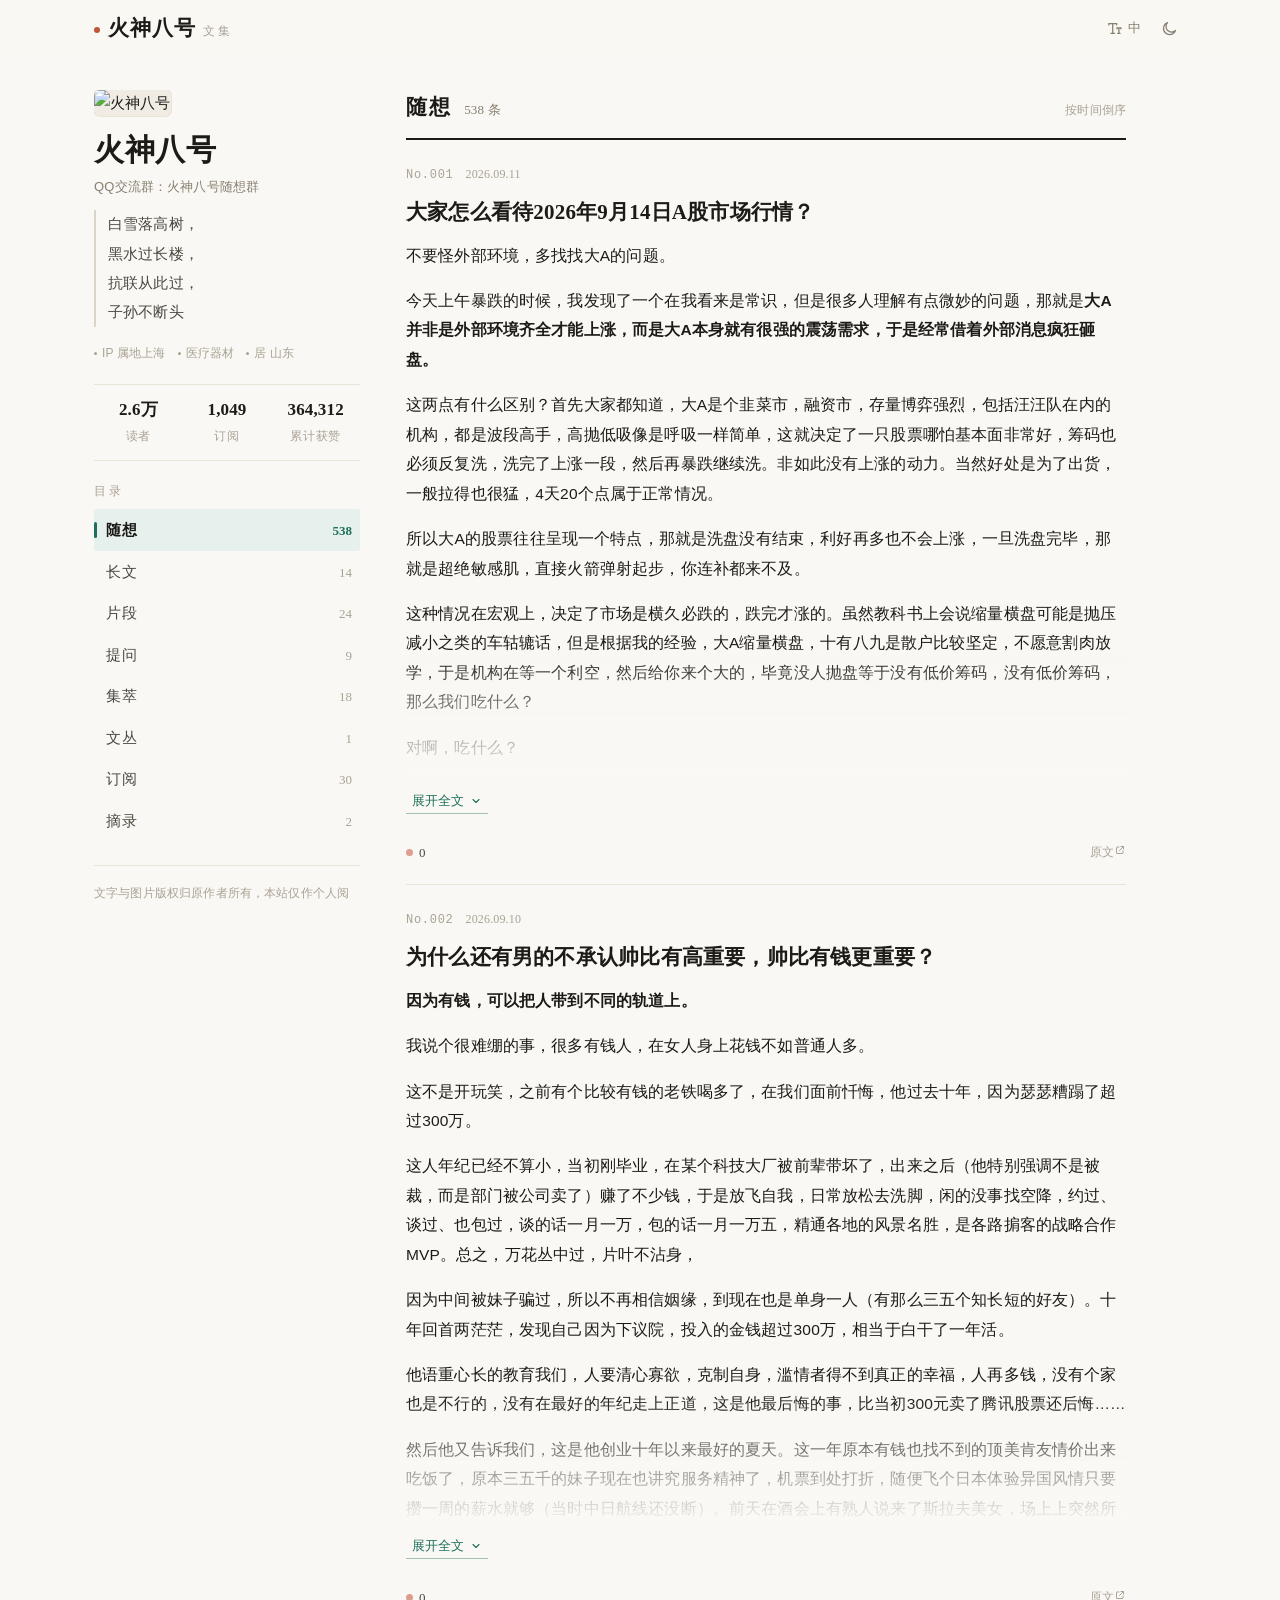
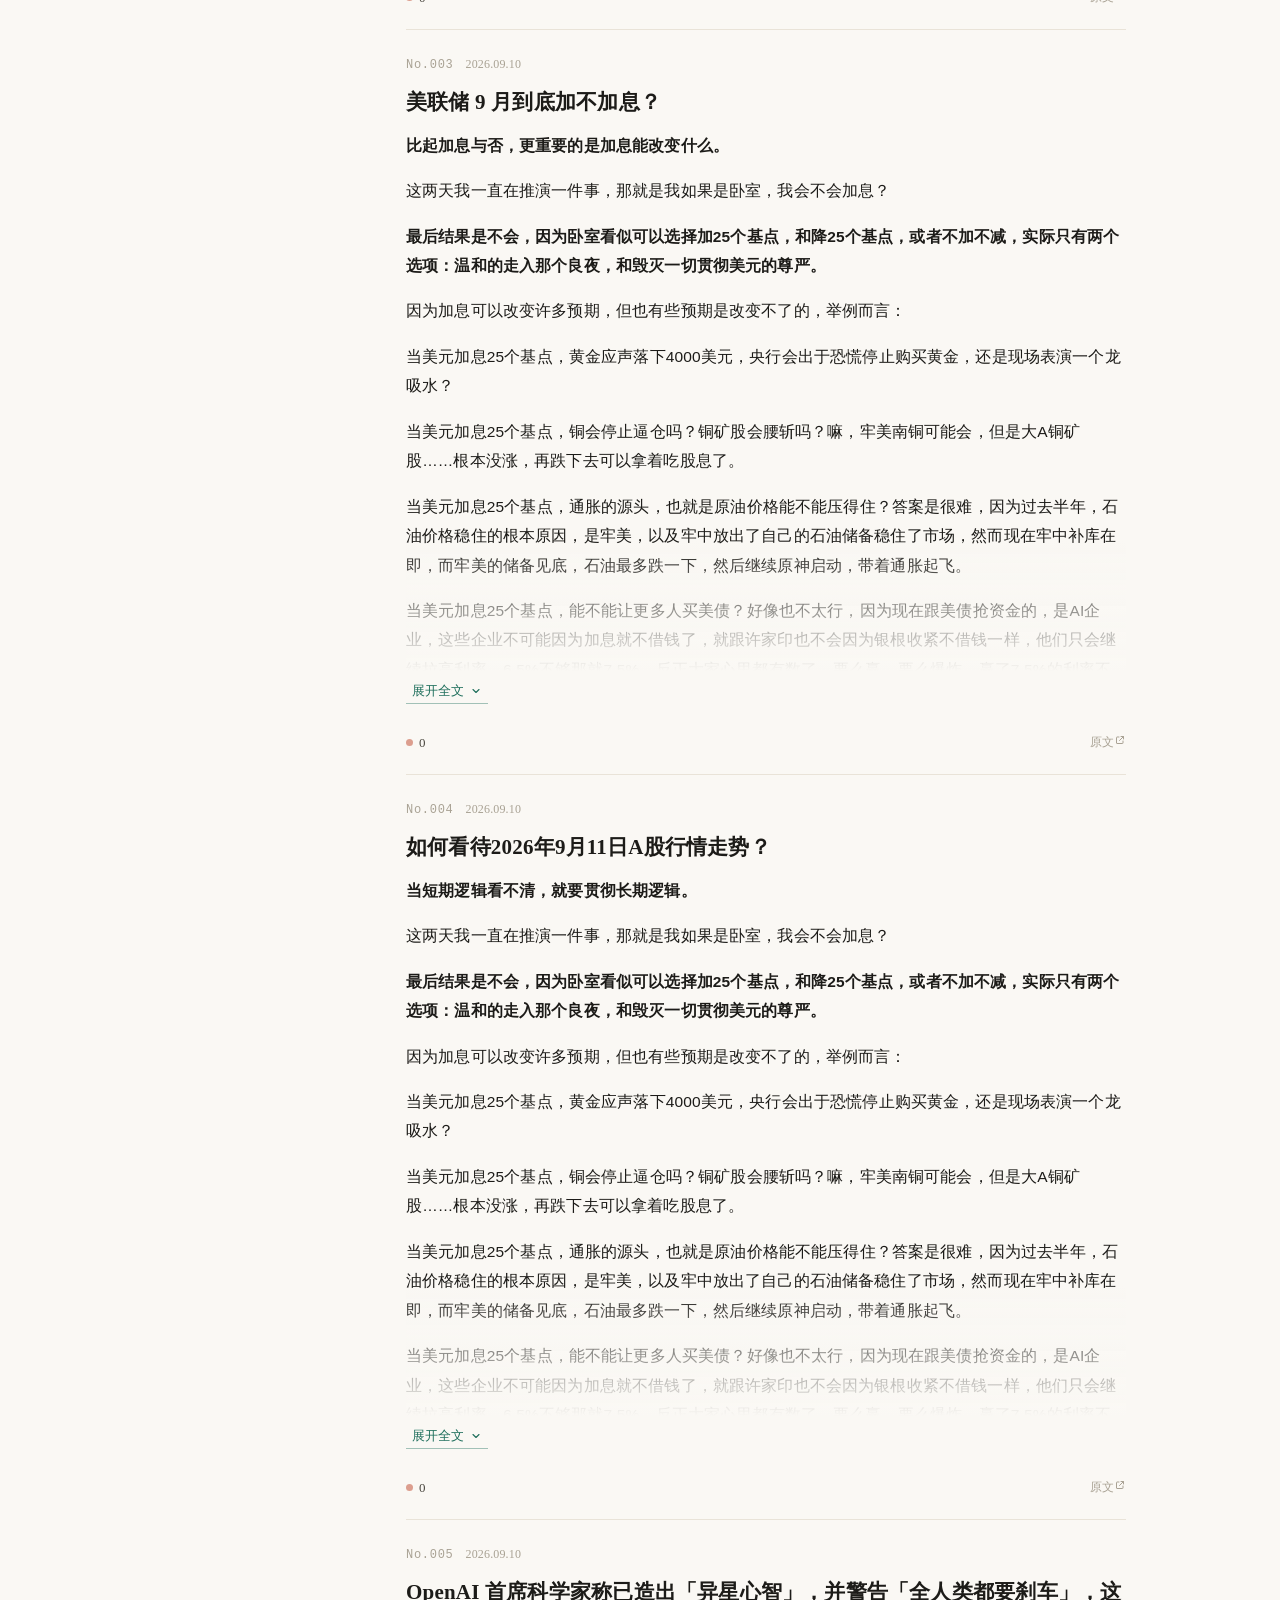
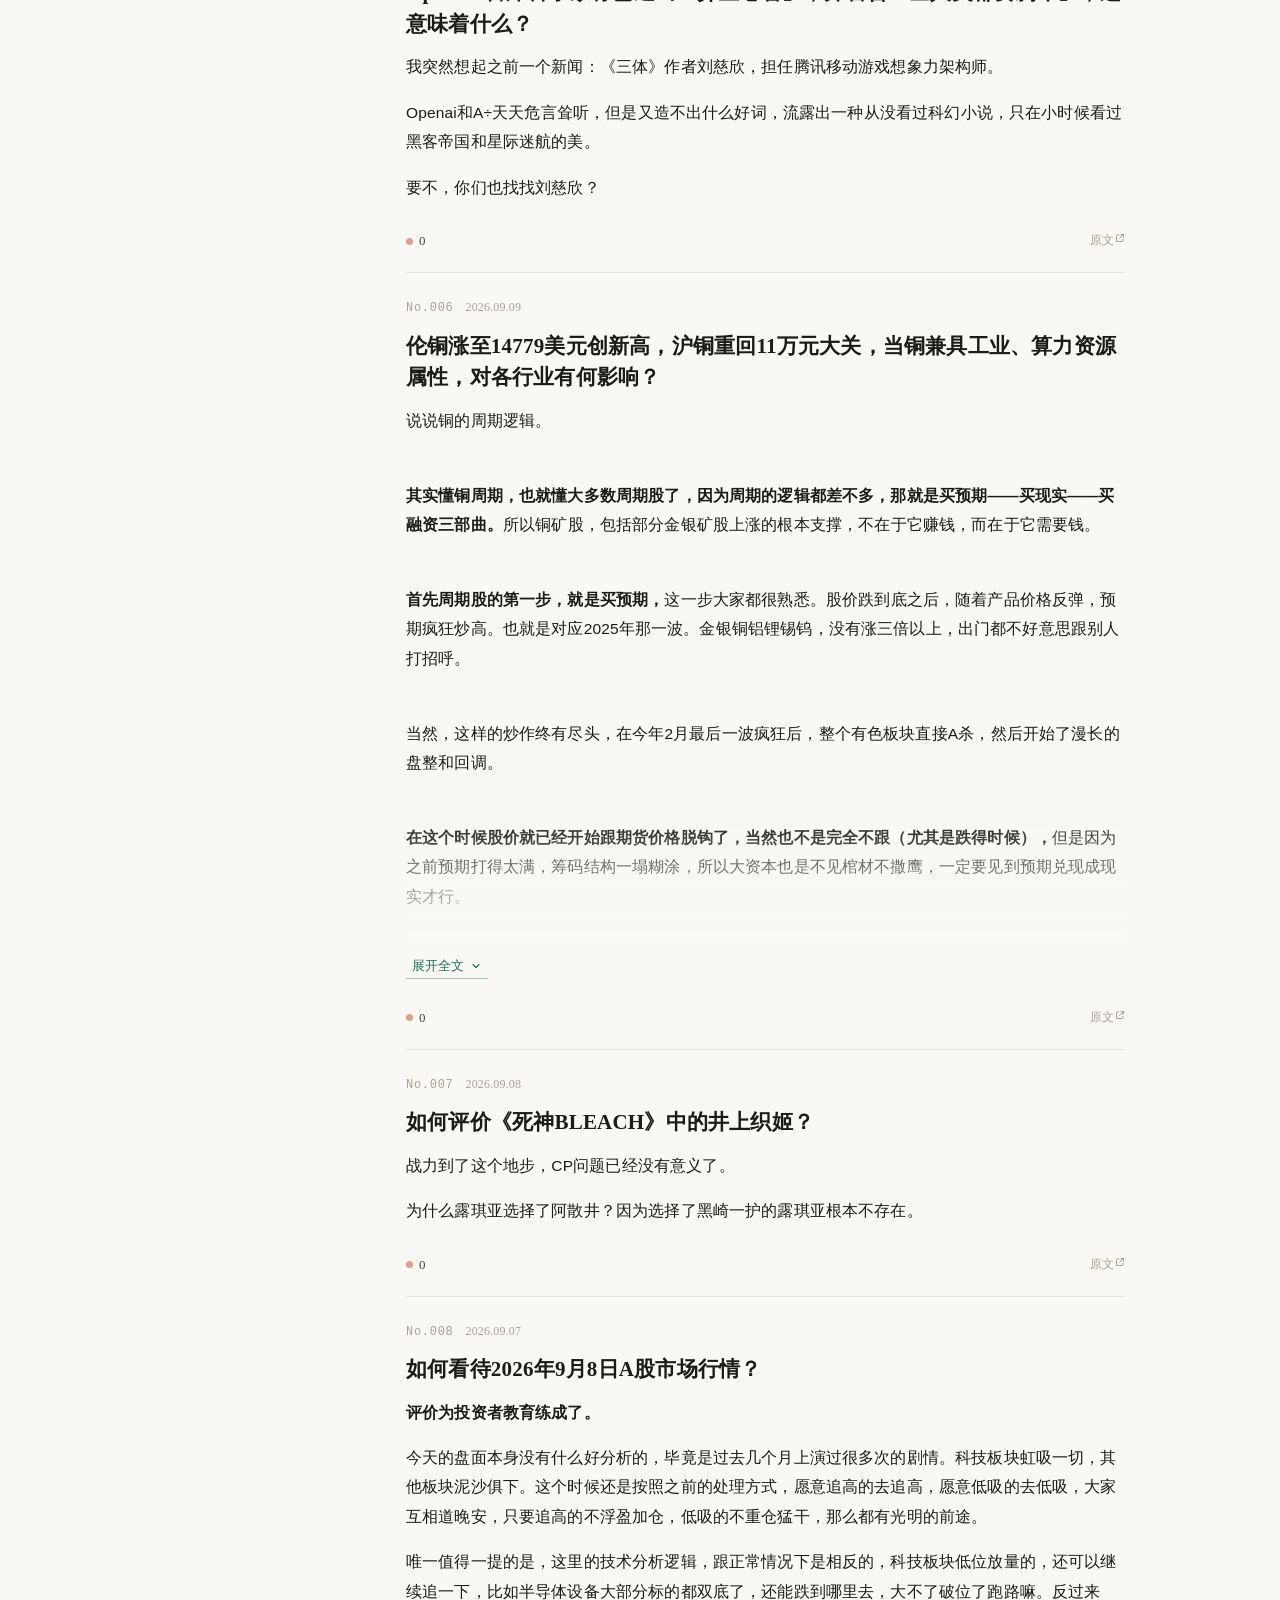
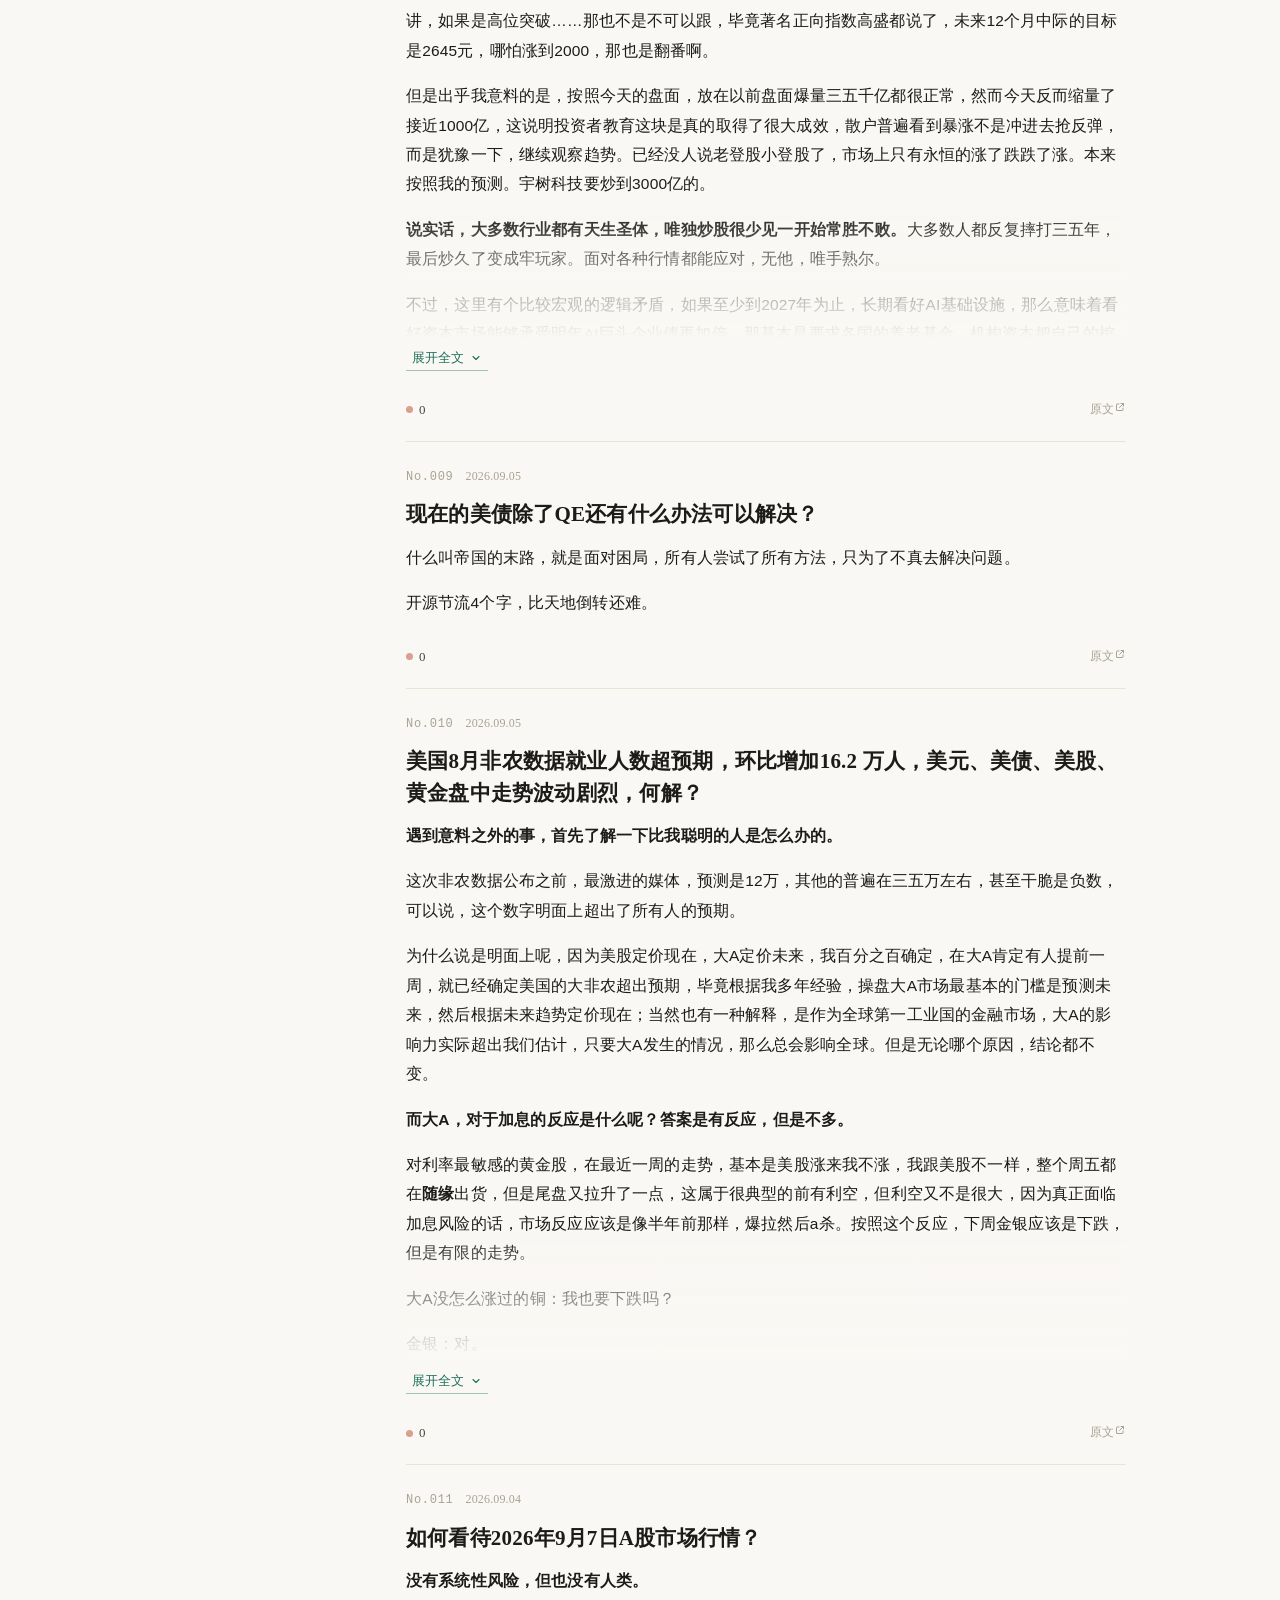
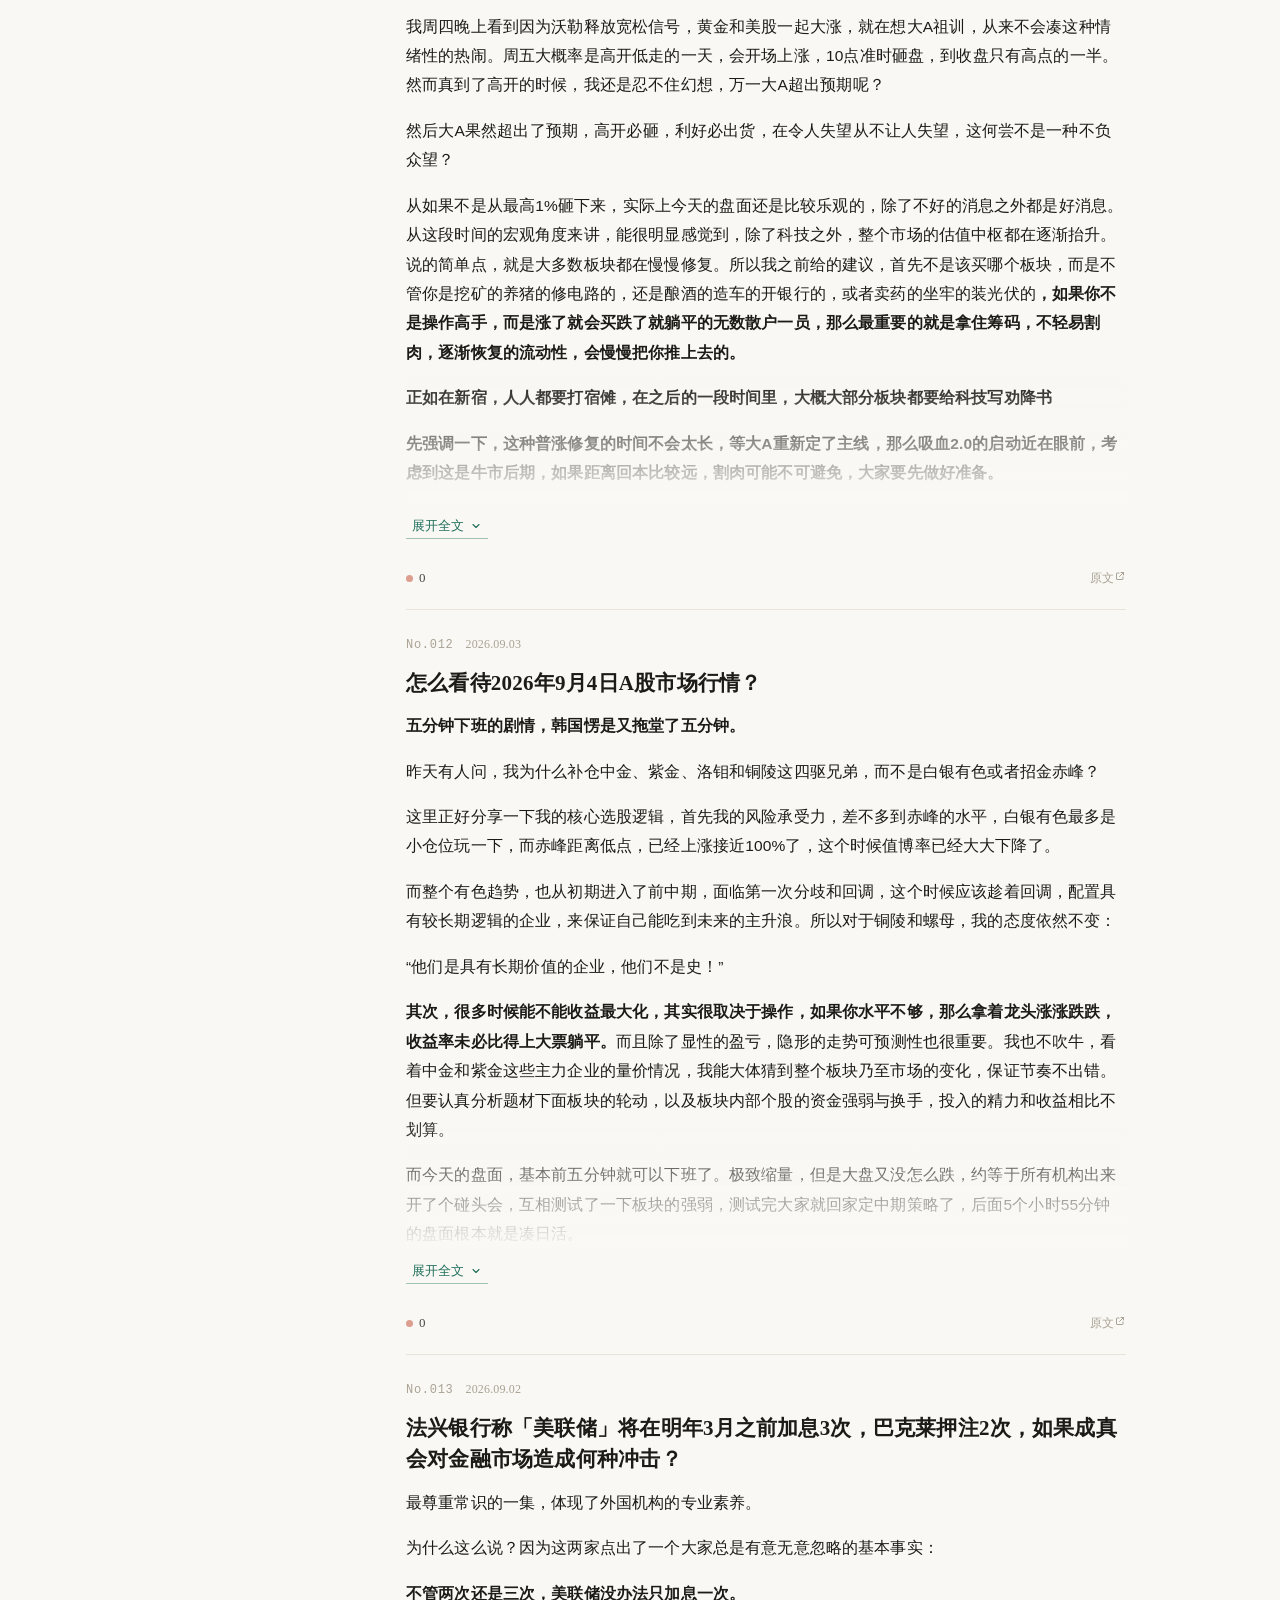
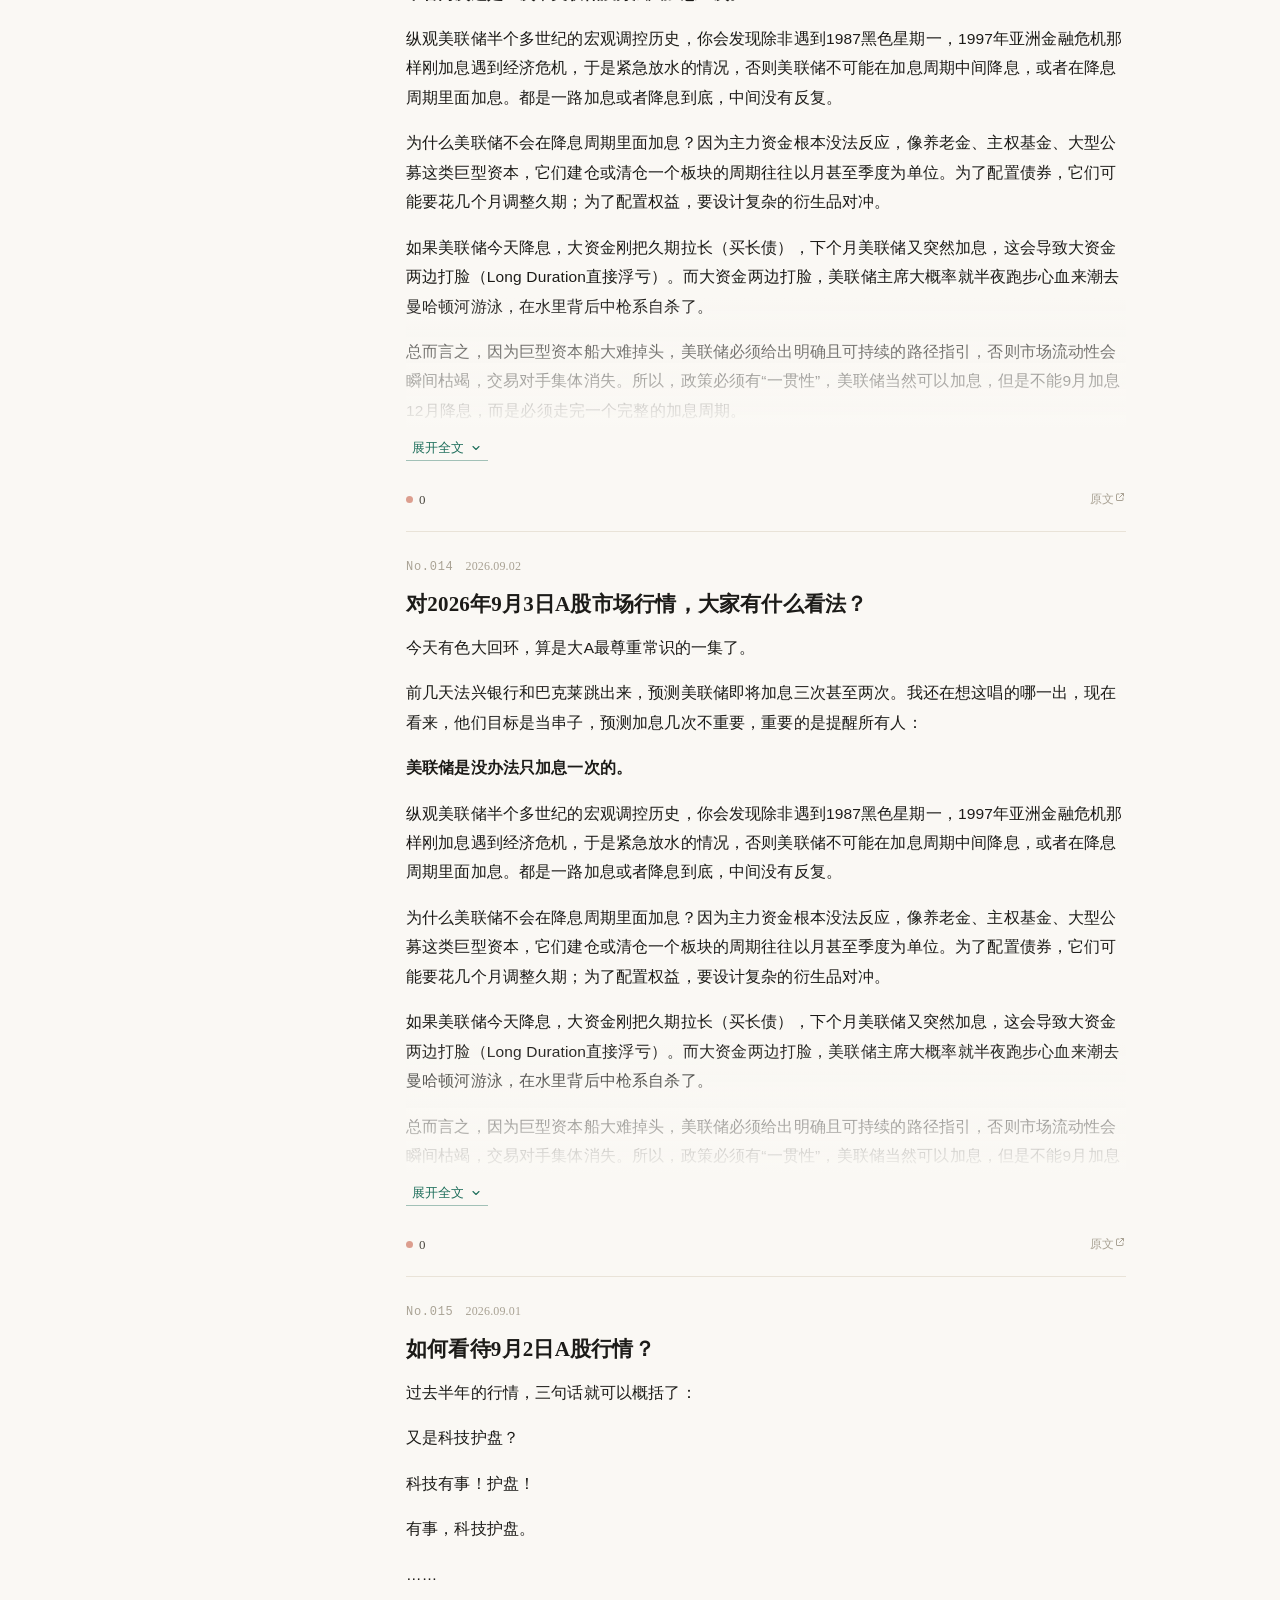
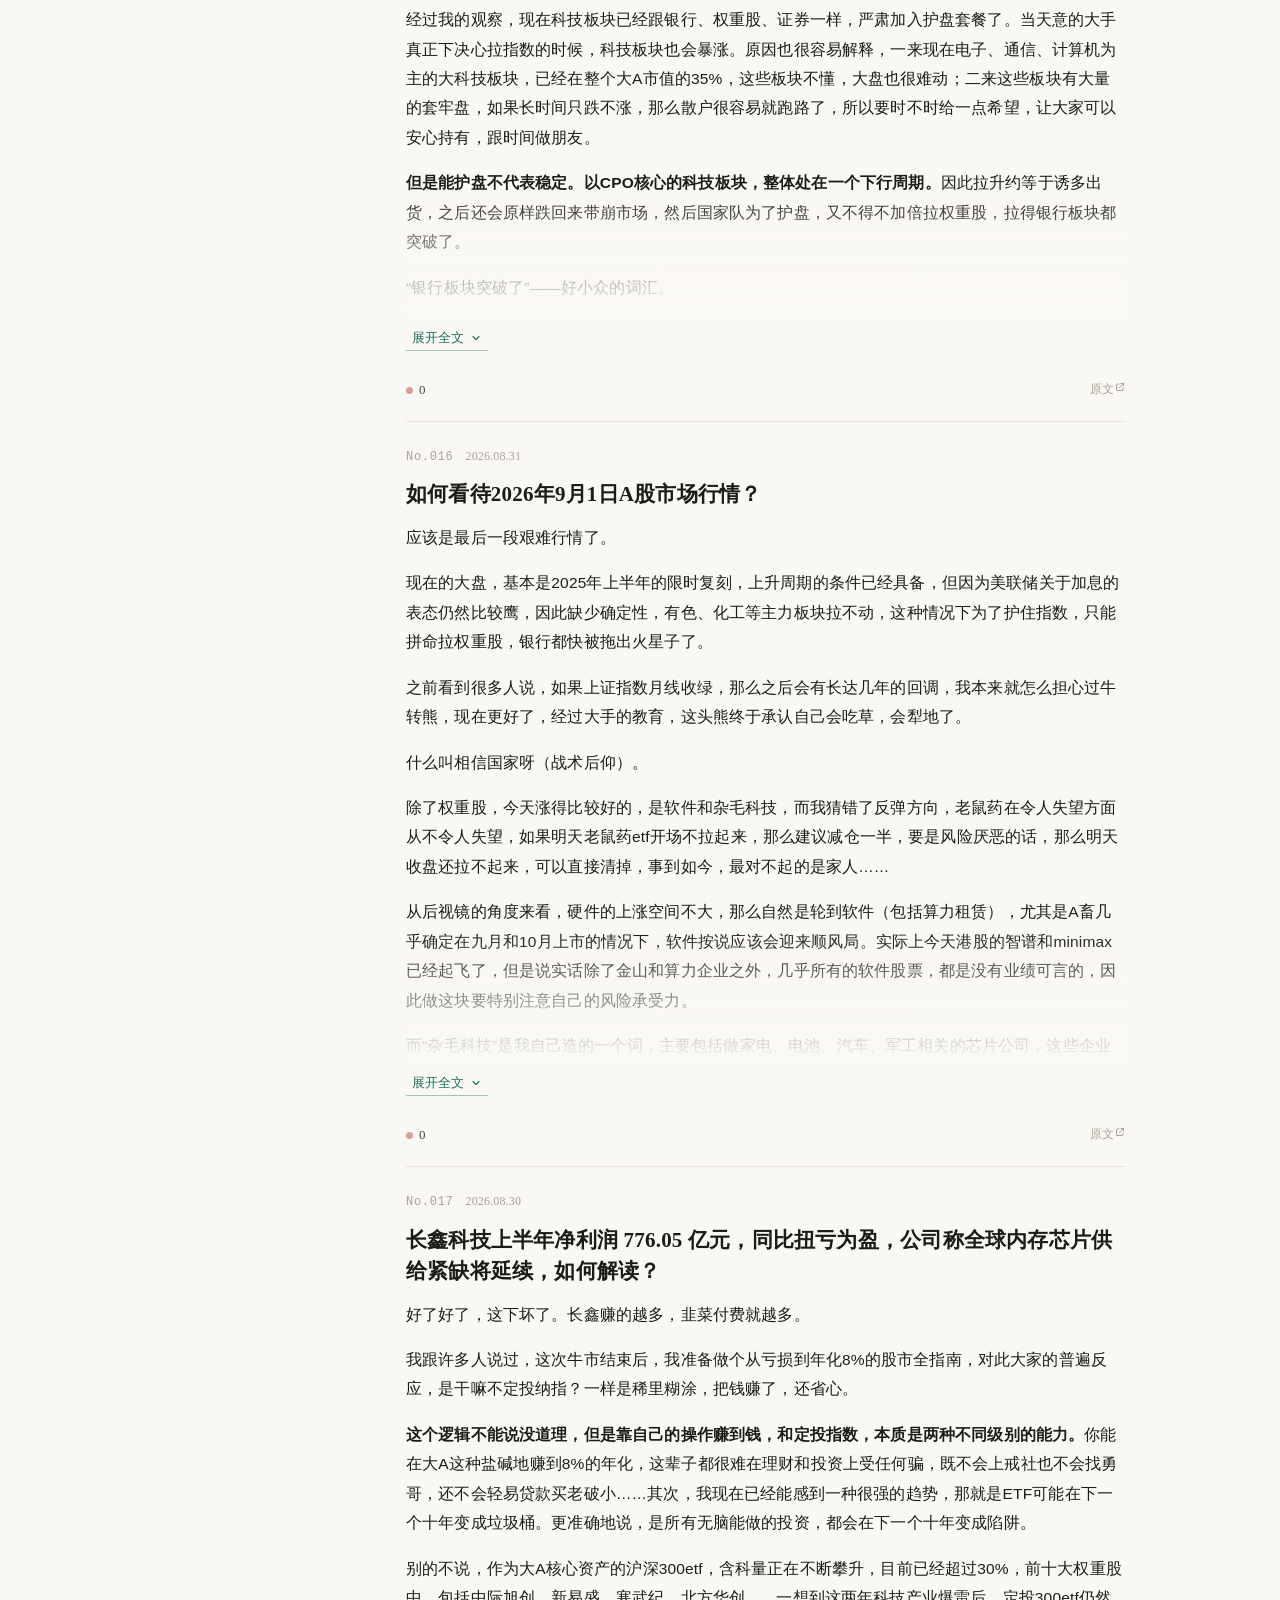
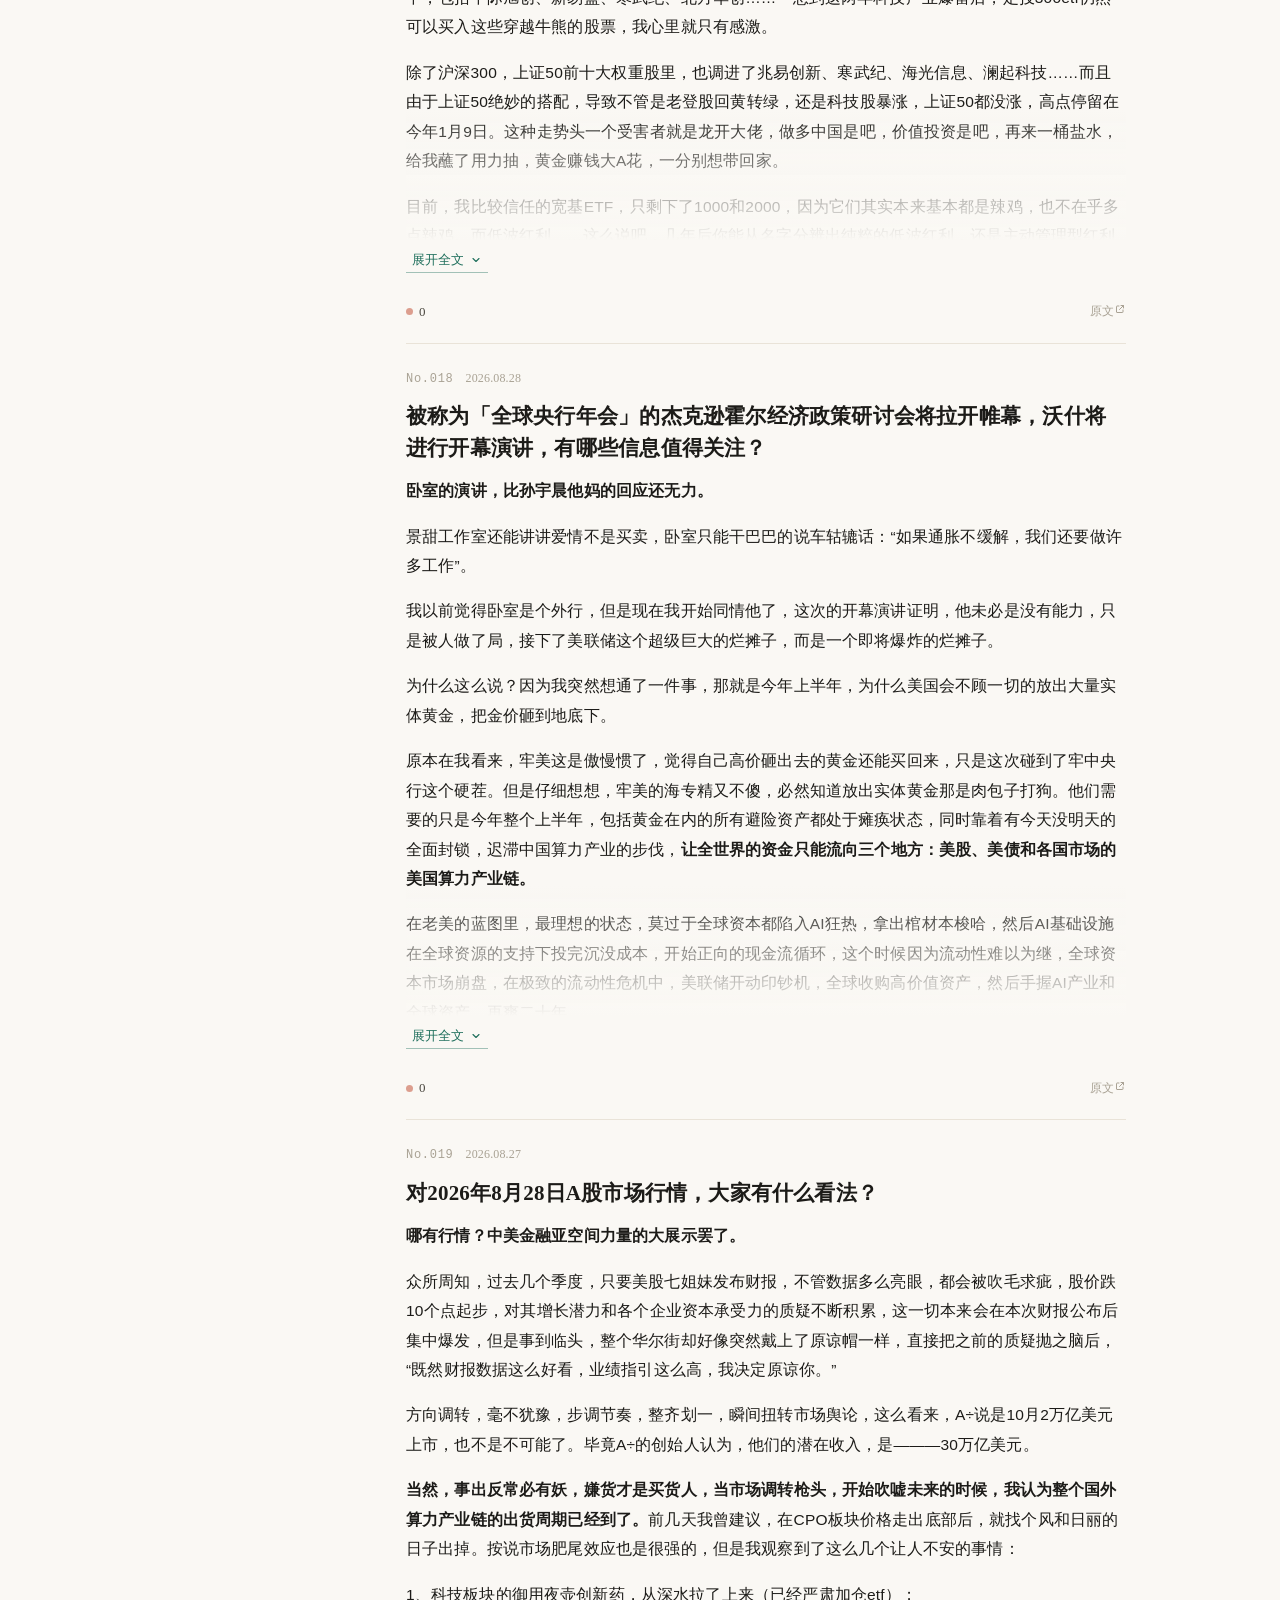
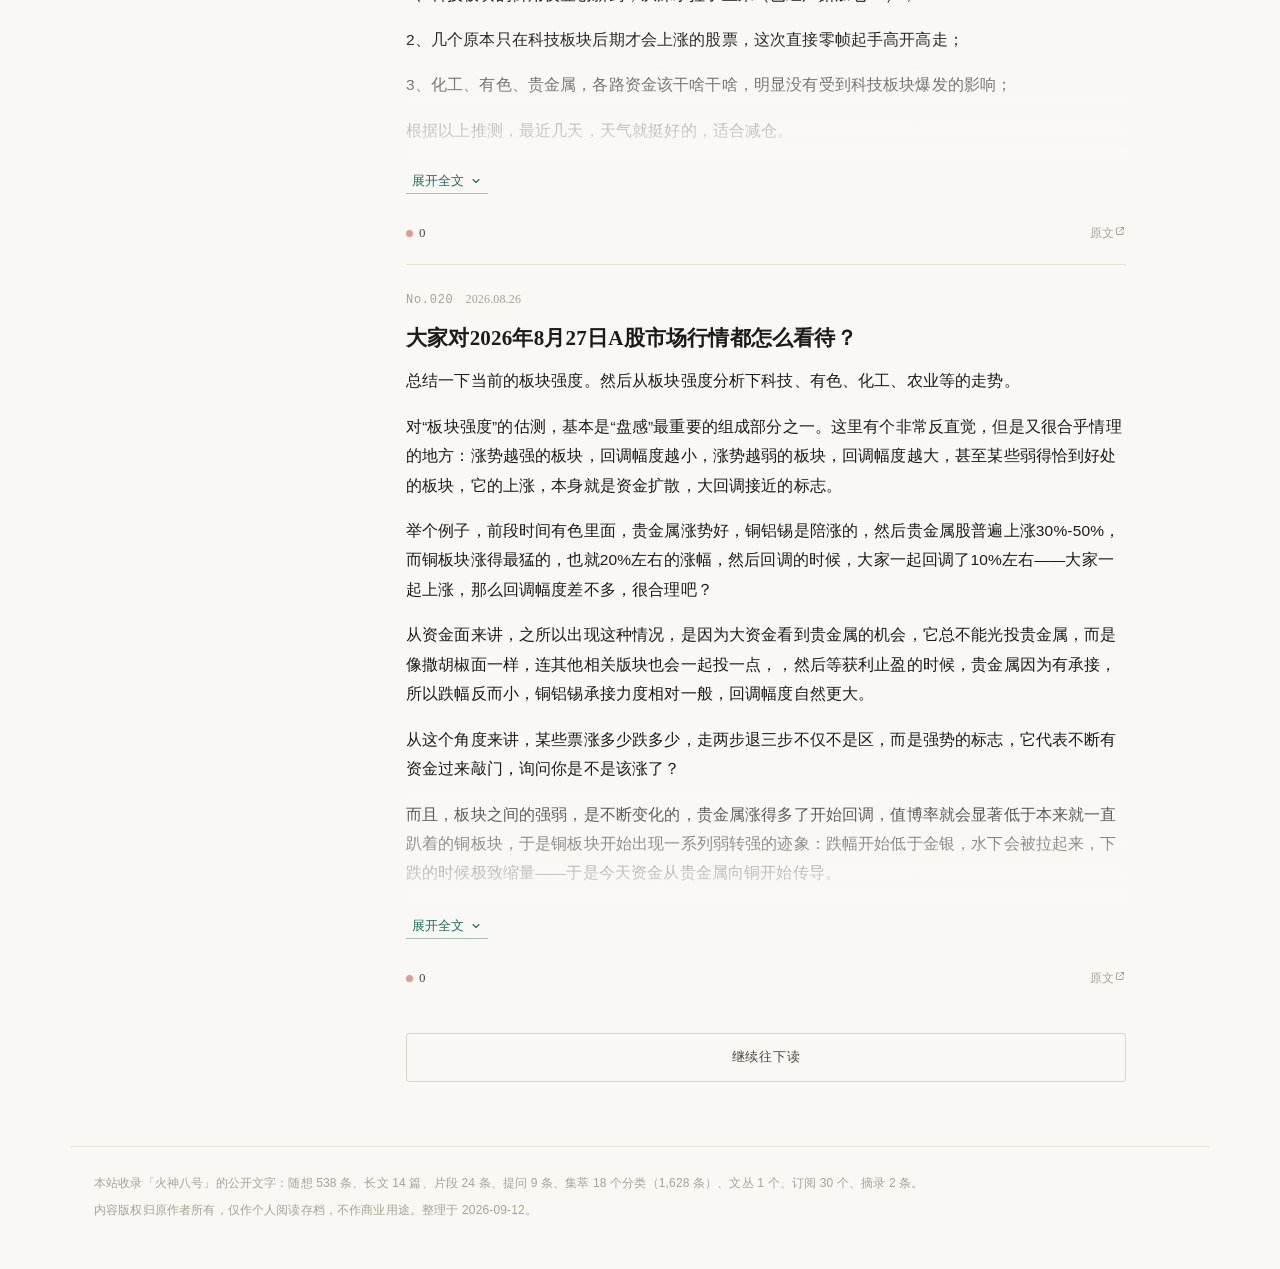
==== index.html @ df5863ee "feat: 火神八号文集 —— 初次上线（回答/文章/想法/提问/收藏/专栏/关注订阅/划线）" ====
<!DOCTYPE html>
<html lang="zh-CN">
<head>
<meta charset="UTF-8">
<meta name="viewport" content="width=device-width, initial-scale=1, viewport-fit=cover">
<meta name="referrer" content="no-referrer">
<meta name="color-scheme" content="light dark">
<meta name="description" content="火神八号的文字作品存档：随想、长文、片段、提问、集萃、文丛、摘录。">
<title>火神八号 · 文集</title>
<link rel="preconnect" href="https://picx.zhimg.com" crossorigin>
<link rel="preconnect" href="https://pic1.zhimg.com" crossorigin>
<link rel="preconnect" href="https://pica.zhimg.com" crossorigin>
<link rel="preconnect" href="https://pic4.zhimg.com" crossorigin>
<link rel="icon" href="data:image/svg+xml,<svg xmlns='http://www.w3.org/2000/svg' viewBox='0 0 32 32'><rect width='32' height='32' rx='7' fill='%231f6f5c'/><text x='16' y='23' font-size='19' font-family='Songti SC,serif' font-weight='600' fill='%23faf8f4' text-anchor='middle'>文</text></svg>">
<link rel="stylesheet" href="assets/site.css?v=b27c38d6">
<script>
  /* 首屏前定好主题与字号，避免闪变 */
  (function () {
    var h = document.documentElement;
    try {
      var t = localStorage.getItem('wj-theme');
      if (t !== 'paper' && t !== 'night') {
        t = window.matchMedia && window.matchMedia('(prefers-color-scheme: dark)').matches ? 'night' : 'paper';
      }
      h.setAttribute('data-theme', t);
      var s = localStorage.getItem('wj-size');
      h.setAttribute('data-size', (s === 's' || s === 'm' || s === 'l') ? s : 'm');
    } catch (e) {
      h.setAttribute('data-theme', 'paper');
      h.setAttribute('data-size', 'm');
    }
  })();
</script>
</head>
<body>
<a class="SkipLink" href="#panels">跳到正文</a>

<div class="Body" id="body">
  <aside class="Rail" aria-hidden="true">
    <div class="Rail-headline">正在展开…</div>
  </aside>
  <main class="Main">
    <div id="panels">
      <div>
        <div class="Skeleton"><div class="Sk t"></div><div class="Sk"></div><div class="Sk"></div><div class="Sk"></div></div>
        <div class="Skeleton"><div class="Sk t"></div><div class="Sk"></div><div class="Sk"></div><div class="Sk"></div></div>
      </div>
    </div>
  </main>
</div>

<noscript>
  <div style="max-width:560px;margin:80px auto;padding:0 24px">
    <div class="Quiet">
      <h3>需要启用 JavaScript</h3>
      <p>本站的内容由脚本读取数据文件后排版呈现，请启用 JavaScript 再刷新。</p>
    </div>
  </div>
</noscript>

<script src="assets/app.js?v=d0399e6e"></script>
</body>
</html>
---- assets/site.css ----
/* ============================================================
   火神八号 · 文集
   设计：把长期输出当成一本可以翻阅的书来排版 —— 暖纸底色、
   衬线题名、条目编号、左侧目录栏、细线分隔而非卡片堆叠。
   强调色取松墨绿，极少量朱砂点睛。
   ============================================================ */

:root {
  /* 字体：题名 / 数字用衬线，正文用无衬线保证屏读舒适 */
  --serif: "Songti SC", "Source Han Serif SC", "Noto Serif CJK SC", "STSong", SimSun, Georgia, serif;
  --sans: -apple-system, BlinkMacSystemFont, "Segoe UI", "PingFang SC", "Hiragino Sans GB",
    "Microsoft YaHei", "Source Han Sans SC", "Noto Sans CJK SC", sans-serif;
  --mono: "SFMono-Regular", Consolas, "Liberation Mono", Menlo, monospace;

  --t-xs: 12px;
  --t-sm: 13px;
  --t-base: 14px;
  --t-md: 15px;
  --t-lg: 17px;
  --t-xl: 21px;
  --t-2xl: 30px;
  --t-3xl: 40px;

  --lh-copy: 1.9;
  --read: 15.5px;          /* 正文基准，可由字号按钮改写 */

  --s1: 4px;  --s2: 8px;   --s3: 12px;  --s4: 16px;
  --s5: 20px; --s6: 24px;  --s7: 32px;  --s8: 44px; --s9: 64px;

  --r: 3px;
  --r-lg: 6px;
  --r-full: 999px;

  --ease: cubic-bezier(.22, 1, .36, 1);
  --d1: 140ms;
  --d2: 240ms;
  --d3: 420ms;

  --rail: 268px;
  --page: 1140px;
  --topbar: 58px;
}

/* 主题：暖纸（默认） */
html[data-theme="paper"] {
  --bg: #faf8f4;
  --bg-2: #f3efe7;
  --card: #ffffff;
  --line: #e9e3d8;
  --line-2: #dcd5c7;
  --ink: #1c1b18;
  --ink-2: #4b4840;
  --ink-3: #877f70;
  --ink-4: #a9a294;
  --accent: #1f6f5c;
  --accent-soft: #e6f0ec;
  --seal: #c2543a;
  --img-bg: #f0ece3;
  --scrim: rgba(250, 248, 244, .92);
  --sel: rgba(31, 111, 92, .18);
  color-scheme: light;
}

/* 主题：夜读 */
html[data-theme="night"] {
  --bg: #151412;
  --bg-2: #1b1a17;
  --card: #1e1d1a;
  --line: #2e2c27;
  --line-2: #3b3831;
  --ink: #e9e4da;
  --ink-2: #bdb7ab;
  --ink-3: #8d877b;
  --ink-4: #6e6960;
  --accent: #74c2a8;
  --accent-soft: rgba(116, 194, 168, .13);
  --seal: #dd7a5c;
  --img-bg: #262420;
  --scrim: rgba(21, 20, 18, .92);
  --sel: rgba(116, 194, 168, .24);
  color-scheme: dark;
}

/* 字号档位 */
html[data-size="s"] { --read: 14px; }
html[data-size="m"] { --read: 15.5px; }
html[data-size="l"] { --read: 17px; }

/* ---------------- 基础 ---------------- */
*, *::before, *::after { box-sizing: border-box; }
html { -webkit-text-size-adjust: 100%; }

body {
  margin: 0;
  background: var(--bg);
  color: var(--ink);
  font: var(--t-md)/1.7 var(--sans);
  letter-spacing: .01em;
  -webkit-font-smoothing: antialiased;
  text-rendering: optimizeLegibility;
  transition: background-color var(--d2) var(--ease), color var(--d2) var(--ease);
}
::selection { background: var(--sel); }

a { color: inherit; text-decoration: none; }
button { font: inherit; color: inherit; cursor: pointer; background: none; border: 0; }
img { max-width: 100%; height: auto; }
h1, h2, h3 { margin: 0; font-weight: 600; }

:focus-visible { outline: 2px solid var(--accent); outline-offset: 3px; border-radius: var(--r); }
:focus:not(:focus-visible) { outline: none; }

* { scrollbar-width: thin; scrollbar-color: var(--line-2) transparent; }
*::-webkit-scrollbar { width: 9px; height: 9px; }
*::-webkit-scrollbar-thumb { background: var(--line-2); border-radius: var(--r-full); }
*::-webkit-scrollbar-thumb:hover { background: var(--ink-4); }

.SkipLink {
  position: absolute; left: -9999px; top: 0; z-index: 99;
  padding: var(--s2) var(--s4); background: var(--card);
  border: 1px solid var(--line-2); border-radius: var(--r);
}
.SkipLink:focus { left: var(--s4); top: var(--s2); }

/* ---------------- 顶部 ---------------- */
.Topbar {
  position: sticky; top: 0; z-index: 40; height: var(--topbar);
  background: var(--scrim);
  backdrop-filter: saturate(150%) blur(12px);
  border-bottom: 1px solid transparent;
  transition: border-color var(--d2) var(--ease);
}
.Topbar.is-stuck { border-bottom-color: var(--line); }
.Topbar-inner {
  max-width: var(--page); height: 100%; margin: 0 auto; padding: 0 var(--s6);
  display: flex; align-items: center; gap: var(--s4);
}
.Brand {
  font-family: var(--serif); font-size: var(--t-xl); font-weight: 600;
  letter-spacing: .04em; line-height: 1;
  display: flex; align-items: baseline; gap: var(--s2);
}
.Brand-dot { width: 6px; height: 6px; border-radius: 50%; background: var(--seal); flex: none; transform: translateY(-2px); }
.Brand-sub {
  font-family: var(--sans); font-size: var(--t-xs); font-weight: 400;
  color: var(--ink-4); letter-spacing: .18em;
}
.Topbar-sp { flex: 1; }
.Topbar-tools { display: flex; align-items: center; gap: var(--s1); }
.Tool {
  height: 32px; min-width: 32px; padding: 0 var(--s2);
  display: inline-flex; align-items: center; justify-content: center; gap: 5px;
  border-radius: var(--r); color: var(--ink-3); font-size: var(--t-sm);
  font-variant-numeric: tabular-nums;
  transition: background-color var(--d1) var(--ease), color var(--d1) var(--ease);
}
.Tool:hover { background: var(--bg-2); color: var(--ink); }
.Tool[aria-pressed="true"] { color: var(--accent); }

/* ---------------- 骨架 ---------------- */
.Body {
  max-width: var(--page); margin: 0 auto;
  padding: var(--s7) var(--s6) var(--s9);
  display: flex; gap: var(--s8); align-items: flex-start;
}

/* ---------------- 左栏目录 ---------------- */
.Rail {
  width: var(--rail); flex: none;
  position: sticky; top: calc(var(--topbar) + var(--s6));
  max-height: calc(100vh - var(--topbar) - var(--s7));
  overflow-y: auto; overscroll-behavior: contain;
  padding-right: 2px;
}
.Rail-avatar {
  width: 76px; height: 76px; border-radius: var(--r-lg);
  object-fit: cover; background: var(--img-bg);
  box-shadow: 0 0 0 1px var(--line);
}
.Rail-name {
  margin: var(--s4) 0 var(--s2);
  font-family: var(--serif); font-size: var(--t-2xl); font-weight: 600;
  letter-spacing: .02em; line-height: 1.2;
}
.Rail-headline { font-size: var(--t-sm); color: var(--ink-3); line-height: 1.75; }
.Rail-bio {
  margin-top: var(--s3); padding-left: var(--s3);
  border-left: 2px solid var(--line-2);
  font-family: var(--serif); font-size: var(--t-md); color: var(--ink-2); line-height: 1.95;
}
.Rail-facts { margin-top: var(--s4); display: flex; flex-wrap: wrap; gap: var(--s1) var(--s3); font-size: var(--t-xs); color: var(--ink-4); }
.Rail-facts span { display: inline-flex; align-items: center; gap: 5px; }
.Rail-facts i { width: 3px; height: 3px; border-radius: 50%; background: var(--ink-4); }

.Rail-metrics {
  margin-top: var(--s5); padding: var(--s3) 0;
  border-top: 1px solid var(--line); border-bottom: 1px solid var(--line);
  display: grid; grid-template-columns: repeat(3, 1fr); text-align: center;
}
.Rail-metric b {
  display: block; font-family: var(--serif); font-size: var(--t-lg);
  font-weight: 600; font-variant-numeric: tabular-nums; line-height: 1.5;
}
.Rail-metric span { font-size: var(--t-xs); color: var(--ink-4); letter-spacing: .06em; }

/* 栏目导航 */
.Nav { margin-top: var(--s5); }
.Nav-title {
  font-size: var(--t-xs); color: var(--ink-4);
  letter-spacing: .22em; text-transform: uppercase; margin-bottom: var(--s2);
}
.Nav-item {
  position: relative; width: 100%; text-align: left;
  display: flex; align-items: baseline; gap: var(--s2);
  padding: var(--s2) var(--s2) var(--s2) var(--s3);
  border-radius: var(--r); color: var(--ink-2);
  transition: color var(--d1) var(--ease), background-color var(--d1) var(--ease);
}
.Nav-item:hover { color: var(--ink); background: var(--bg-2); }
.Nav-item[aria-current="true"] { color: var(--ink); font-weight: 600; background: var(--accent-soft); }
.Nav-item[aria-current="true"]::before {
  content: ""; position: absolute; left: 0; top: 50%; transform: translateY(-50%);
  width: 3px; height: 16px; border-radius: 2px; background: var(--accent);
}
.Nav-name { font-size: var(--t-md); letter-spacing: .06em; }
.Nav-count {
  margin-left: auto; font-family: var(--serif); font-size: var(--t-sm);
  color: var(--ink-4); font-variant-numeric: tabular-nums;
}
.Nav-item[aria-current="true"] .Nav-count { color: var(--accent); }

.Colophon { margin-top: var(--s6); padding-top: var(--s4); border-top: 1px solid var(--line); font-size: var(--t-xs); color: var(--ink-4); line-height: 1.95; }
.Colophon a { color: var(--ink-3); border-bottom: 1px solid var(--line-2); }
.Colophon a:hover { color: var(--accent); border-bottom-color: var(--accent); }

/* ---------------- 主区 ---------------- */
.Main { flex: 1; min-width: 0; max-width: 720px; }
.SectionHead {
  display: flex; align-items: baseline; gap: var(--s3);
  padding-bottom: var(--s3); margin-bottom: var(--s6);
  border-bottom: 2px solid var(--ink);
}
.SectionHead h2 {
  font-family: var(--serif); font-size: var(--t-xl); font-weight: 600; letter-spacing: .1em;
}
.SectionHead .n {
  font-family: var(--serif); font-size: var(--t-sm); color: var(--ink-3);
  font-variant-numeric: tabular-nums;
}
.SectionHead .sp { flex: 1; }
.SectionHead .hint { font-size: var(--t-xs); color: var(--ink-4); }

/* ---------------- 条目 ---------------- */
.Entry { position: relative; padding: var(--s6) 0 var(--s5); border-top: 1px solid var(--line); }
.Entry:first-of-type { border-top: 0; padding-top: 0; }
.Entry::before {
  content: ""; position: absolute; left: -22px; top: var(--s6); bottom: var(--s5);
  width: 2px; border-radius: 2px; background: var(--accent);
  opacity: 0; transform: scaleY(.6); transform-origin: top;
  transition: opacity var(--d2) var(--ease), transform var(--d2) var(--ease);
}
.Entry:first-of-type::before { top: 0; }
.Entry:hover::before { opacity: .75; transform: scaleY(1); }

.Entry-head { display: flex; align-items: baseline; gap: var(--s3); margin-bottom: var(--s3); }
.Entry-no {
  flex: none; font-family: var(--mono); font-size: var(--t-xs);
  color: var(--ink-4); letter-spacing: .06em;
}
.Entry-date { font-family: var(--serif); font-size: var(--t-xs); color: var(--ink-4); font-variant-numeric: tabular-nums; }
.Entry-head .sp { flex: 1; }

.Entry-title {
  margin-bottom: var(--s3);
  font-family: var(--serif); font-size: var(--t-xl); font-weight: 600;
  line-height: 1.5; letter-spacing: .01em;
}
.Entry-title a { transition: color var(--d1) var(--ease); }
.Entry-title a:hover { color: var(--accent); }

.Entry-source {
  margin-bottom: var(--s3); padding-left: var(--s3);
  border-left: 2px solid var(--line-2);
  font-size: var(--t-sm); color: var(--ink-3);
}
.Entry-source a { color: var(--ink-2); }
.Entry-source a:hover { color: var(--accent); }

/* 正文排版 */
.Copy { font-size: var(--read); line-height: var(--lh-copy); color: var(--ink); overflow-wrap: break-word; }
.Copy > *:last-child { margin-bottom: 0; }
.Copy p { margin: 0 0 var(--s4); }
.Copy h2 { font-family: var(--serif); font-size: 1.24em; margin: var(--s6) 0 var(--s3); letter-spacing: .02em; }
.Copy h3 { font-family: var(--serif); font-size: 1.1em; margin: var(--s5) 0 var(--s3); }
.Copy strong, .Copy b { font-weight: 600; }
.Copy blockquote {
  margin: var(--s4) 0; padding: var(--s2) 0 var(--s2) var(--s4);
  border-left: 2px solid var(--accent);
  font-family: var(--serif); color: var(--ink-2);
}
.Copy ul, .Copy ol { margin: 0 0 var(--s4); padding-left: var(--s6); }
.Copy li { margin-bottom: 6px; }
.Copy li::marker { color: var(--ink-4); }
.Copy img { display: block; margin: var(--s4) auto; border-radius: var(--r); background: var(--img-bg); }
.Copy figure { margin: var(--s5) 0; }
.Copy figcaption { margin-top: var(--s2); font-size: var(--t-xs); color: var(--ink-4); text-align: center; }
.Copy code {
  font-family: var(--mono); font-size: .88em; padding: 1px 5px;
  border-radius: var(--r); background: var(--bg-2); color: var(--ink-2);
}
.Copy pre {
  margin: var(--s4) 0; padding: var(--s3) var(--s4); overflow-x: auto;
  background: var(--bg-2); border: 1px solid var(--line); border-radius: var(--r);
}
.Copy pre code { padding: 0; background: none; }
.Copy hr { border: 0; height: 1px; background: var(--line); margin: var(--s6) 0; }
.Copy table { border-collapse: collapse; margin: var(--s4) 0; font-size: .94em; }
.Copy th, .Copy td { border: 1px solid var(--line-2); padding: 6px 10px; }
.Copy th { background: var(--bg-2); font-weight: 600; }
.Copy a { color: var(--accent); border-bottom: 1px solid color-mix(in oklab, var(--accent) 35%, transparent); }
.Copy a:hover { border-bottom-color: var(--accent); }

/* 长图收起 */
.Tall { position: relative; display: block; margin: var(--s4) 0; max-height: 500px; overflow: hidden; border-radius: var(--r); }
.Tall img { margin: 0; border-radius: 0; }
.Tall::after {
  content: ""; position: absolute; inset: auto 0 0 0; height: 90px;
  background: linear-gradient(color-mix(in oklab, var(--card) 0%, transparent), var(--card));
  pointer-events: none;
}
html[data-theme="night"] .Tall::after { background: linear-gradient(rgba(30,29,26,0), var(--card)); }
.Tall-tip {
  position: absolute; left: 50%; bottom: var(--s3); transform: translateX(-50%); z-index: 1;
  padding: 2px 10px; border-radius: var(--r-full);
  font-size: var(--t-xs); color: #fff; background: rgba(28, 27, 24, .6);
  opacity: 0; transition: opacity var(--d2) var(--ease);
}
.Tall:hover .Tall-tip { opacity: 1; }

/* 折叠 */
.Folded { position: relative; max-height: 540px; overflow: hidden; }
.Folded::after {
  content: ""; position: absolute; inset: auto 0 0 0; height: 130px;
  background: linear-gradient(rgba(255, 255, 255, 0), var(--bg));
  pointer-events: none;
}
html[data-theme="night"] .Folded::after { background: linear-gradient(rgba(21,20,18,0), var(--bg)); }
.Unfold {
  margin-top: var(--s2); display: inline-flex; align-items: center; gap: 6px;
  font-size: var(--t-sm); color: var(--accent);
  border-bottom: 1px solid color-mix(in oklab, var(--accent) 40%, transparent);
  transition: gap var(--d1) var(--ease);
}
.Unfold:hover { gap: 10px; }

/* 条目页脚 */
.Entry-foot {
  margin-top: var(--s4); padding-top: var(--s3);
  display: flex; align-items: center; gap: var(--s4);
  font-size: var(--t-xs); color: var(--ink-4);
}
.Mark {
  display: inline-flex; align-items: center; gap: 6px;
  font-family: var(--serif); font-size: var(--t-sm); color: var(--ink-2);
  font-variant-numeric: tabular-nums;
}
.Mark i {
  width: 7px; height: 7px; border-radius: 50%;
  background: var(--seal); opacity: .55; transition: opacity var(--d1) var(--ease);
}
.Entry:hover .Mark i { opacity: 1; }
.Entry-foot .sp { flex: 1; }
.Entry-foot .src { color: var(--ink-4); border-bottom: 1px solid transparent; }
.Entry-foot .src:hover { color: var(--accent); border-bottom-color: var(--accent); }

/* ---------------- 集萃（分类卡片） ---------------- */
.Shelf { display: grid; grid-template-columns: repeat(2, 1fr); gap: var(--s4) var(--s5); }
.Shelf-item {
  display: flex; flex-direction: column; gap: var(--s1);
  padding: var(--s4) 0 var(--s4) var(--s4);
  border-left: 1px solid var(--line);
  transition: border-color var(--d2) var(--ease), transform var(--d2) var(--ease);
}
.Shelf-item:hover { border-color: var(--accent); transform: translateX(2px); }
.Shelf-name { font-family: var(--serif); font-size: var(--t-lg); font-weight: 600; line-height: 1.5; }
.Shelf-item:hover .Shelf-name { color: var(--accent); }
.Shelf-desc { font-size: var(--t-sm); color: var(--ink-3); line-height: 1.7; }
.Shelf-meta { margin-top: var(--s1); font-size: var(--t-xs); color: var(--ink-4); font-variant-numeric: tabular-nums; }

/* 集萃内条目 */
.Pick { padding: var(--s4) 0; border-top: 1px solid var(--line); }
.Pick:first-of-type { border-top: 0; }
.Pick-name { font-family: var(--serif); font-size: var(--t-md); font-weight: 600; line-height: 1.6; }
.Pick-name a:hover { color: var(--accent); }
.Pick-meta { margin-top: 3px; font-size: var(--t-xs); color: var(--ink-4); font-variant-numeric: tabular-nums; }
.Pick-text {
  margin: var(--s2) 0 0; font-size: var(--t-sm); color: var(--ink-3); line-height: 1.75;
  display: -webkit-box; -webkit-line-clamp: 3; -webkit-box-orient: vertical; overflow: hidden;
}

/* ---------------- 摘录 ---------------- */
.Excerpt { padding: var(--s6) 0; border-top: 1px solid var(--line); }
.Excerpt:first-of-type { border-top: 0; padding-top: 0; }
.Excerpt blockquote {
  margin: 0; font-family: var(--serif); font-size: var(--t-lg);
  line-height: 1.95; color: var(--ink);
}
.Excerpt blockquote::before { content: "「"; color: var(--seal); }
.Excerpt blockquote::after { content: "」"; color: var(--seal); }
.Excerpt-from { margin-top: var(--s3); font-size: var(--t-sm); color: var(--ink-3); }
.Excerpt-from a { color: var(--ink-2); border-bottom: 1px solid var(--line-2); }
.Excerpt-from a:hover { color: var(--accent); border-bottom-color: var(--accent); }
.Excerpt-note { margin-top: 6px; font-size: var(--t-xs); color: var(--ink-4); font-variant-numeric: tabular-nums; }

/* ---------------- 状态 ---------------- */
.Skeleton { padding: var(--s6) 0; border-top: 1px solid var(--line); }
.Skeleton:first-of-type { border-top: 0; }
.Sk {
  height: 11px; margin-bottom: var(--s3); border-radius: 6px;
  background: linear-gradient(90deg, var(--bg-2) 25%, var(--line) 37%, var(--bg-2) 63%);
  background-size: 400% 100%;
  animation: sk 1.6s var(--ease) infinite;
}
.Sk.t { height: 19px; width: 56%; }
.Sk:nth-child(2) { width: 96%; }
.Sk:nth-child(3) { width: 88%; }
.Sk:nth-child(4) { width: 62%; }
@keyframes sk { from { background-position: 100% 50%; } to { background-position: 0 50%; } }

.Quiet { padding: var(--s8) 0; text-align: center; color: var(--ink-3); }
.Quiet .mark {
  width: 34px; height: 34px; margin: 0 auto var(--s4);
  border: 1px solid var(--line-2); border-radius: 50%;
  display: grid; place-items: center; color: var(--ink-4);
}
.Quiet h3 { font-family: var(--serif); font-size: var(--t-lg); margin-bottom: 6px; color: var(--ink-2); }
.Quiet p { margin: 0; font-size: var(--t-sm); line-height: 1.8; }

.More {
  margin-top: var(--s6); padding: var(--s3) var(--s5);
  display: flex; align-items: center; justify-content: center; gap: var(--s2);
  width: 100%; border: 1px solid var(--line-2); border-radius: var(--r);
  font-size: var(--t-sm); color: var(--ink-2); letter-spacing: .06em;
  transition: border-color var(--d1) var(--ease), color var(--d1) var(--ease), background-color var(--d1) var(--ease);
}
.More:hover { border-color: var(--accent); color: var(--accent); background: var(--accent-soft); }
.More[disabled] { color: var(--ink-4); cursor: default; }
.More.is-back { justify-content: flex-start; margin-top: 0; margin-bottom: var(--s5); }

.Spin {
  width: 13px; height: 13px; border-radius: 50%;
  border: 2px solid var(--accent-soft); border-top-color: var(--accent);
  animation: spin .7s linear infinite;
}
@keyframes spin { to { transform: rotate(360deg); } }

.Fade { animation: fade var(--d3) var(--ease) both; }
@keyframes fade { from { opacity: 0; transform: translateY(5px); } to { opacity: 1; transform: none; } }

/* ---------------- 回到顶部 ---------------- */
.ToTop {
  position: fixed; right: var(--s6); bottom: var(--s6); z-index: 30;
  width: 38px; height: 38px; display: grid; place-items: center;
  background: var(--card); color: var(--ink-2);
  border: 1px solid var(--line-2); border-radius: 50%;
  opacity: 0; visibility: hidden; transform: translateY(8px);
  transition: opacity var(--d2) var(--ease), transform var(--d2) var(--ease),
    visibility var(--d2) var(--ease), color var(--d1) var(--ease), border-color var(--d1) var(--ease);
}
.ToTop.is-on { opacity: 1; visibility: visible; transform: none; }
.ToTop:hover { color: var(--accent); border-color: var(--accent); }

/* ---------------- 页脚 ---------------- */
.Foot {
  max-width: var(--page); margin: 0 auto; padding: var(--s6) var(--s6) var(--s8);
  border-top: 1px solid var(--line);
  font-size: var(--t-xs); color: var(--ink-4); line-height: 2;
}
.Foot p { margin: 0 0 3px; }
.Foot a { color: var(--ink-3); }
.Foot a:hover { color: var(--accent); }

/* ---------------- 响应式 ---------------- */
@media (max-width: 1080px) {
  .Body { flex-direction: column; gap: var(--s6); }
  .Rail { position: static; width: 100%; }
  .Main { max-width: none; }
  .Rail-metrics { max-width: 380px; }
  .Nav { display: flex; flex-wrap: wrap; gap: var(--s1); }
  .Nav-title { width: 100%; }
  .Nav-item { width: auto; padding-left: var(--s3); }
  .Nav-item[aria-current="true"]::before { display: none; }
}
@media (max-width: 720px) {
  .Topbar-inner, .Body, .Foot { padding-left: var(--s4); padding-right: var(--s4); }
  .Body { padding-top: var(--s5); padding-bottom: var(--s8); }
  .Brand-sub { display: none; }
  .Rail-avatar { width: 60px; height: 60px; }
  .Rail-name { font-size: 25px; }
  .Nav { flex-wrap: nowrap; overflow-x: auto; padding-bottom: var(--s1); }
  .Nav-item { white-space: nowrap; }
  .Nav-title { display: none; }
  .Shelf { grid-template-columns: 1fr; }
  .Entry-head { flex-wrap: wrap; gap: var(--s2); }
  .Entry::before { left: -12px; }
  .ToTop { right: var(--s4); bottom: var(--s4); }
  .Tool { height: 36px; }
}

@media (prefers-reduced-motion: reduce) {
  *, *::before, *::after {
    animation-duration: .01ms !important;
    animation-iteration-count: 1 !important;
    transition-duration: .01ms !important;
    scroll-behavior: auto !important;
  }
}
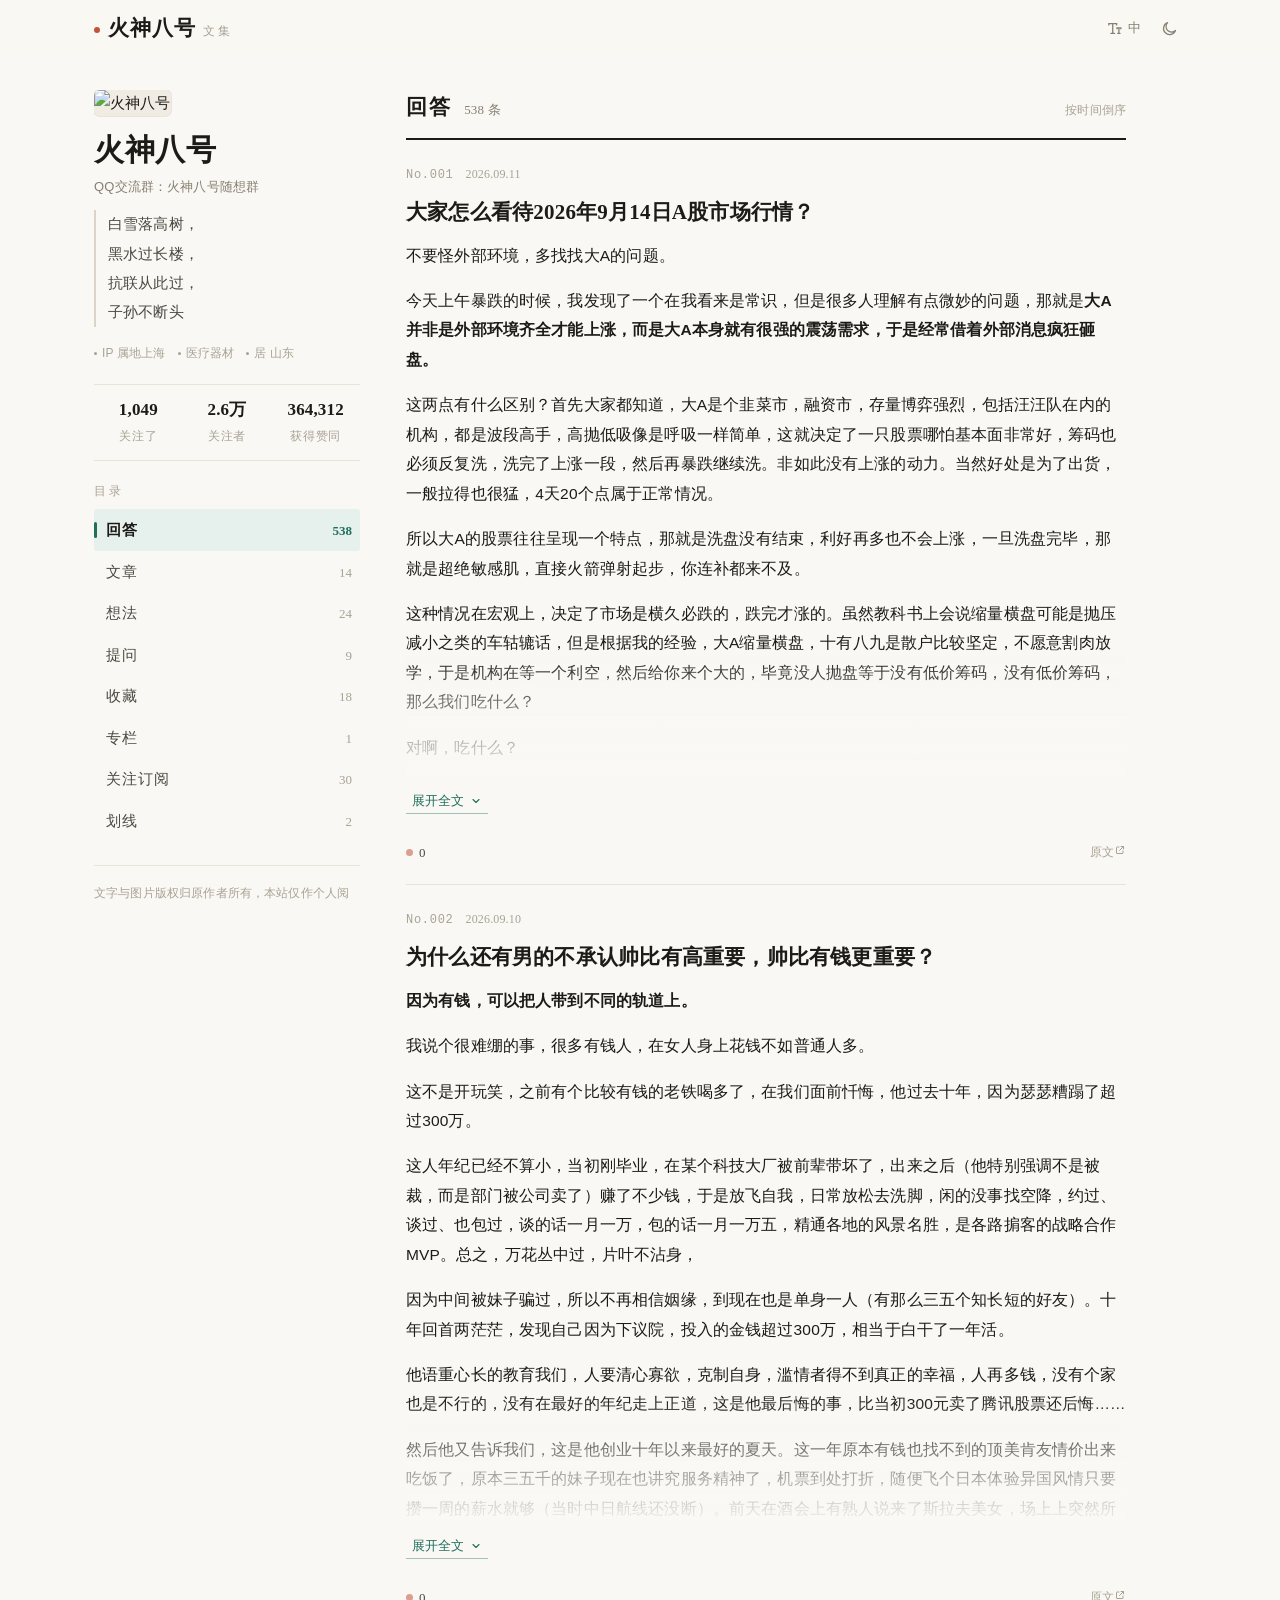
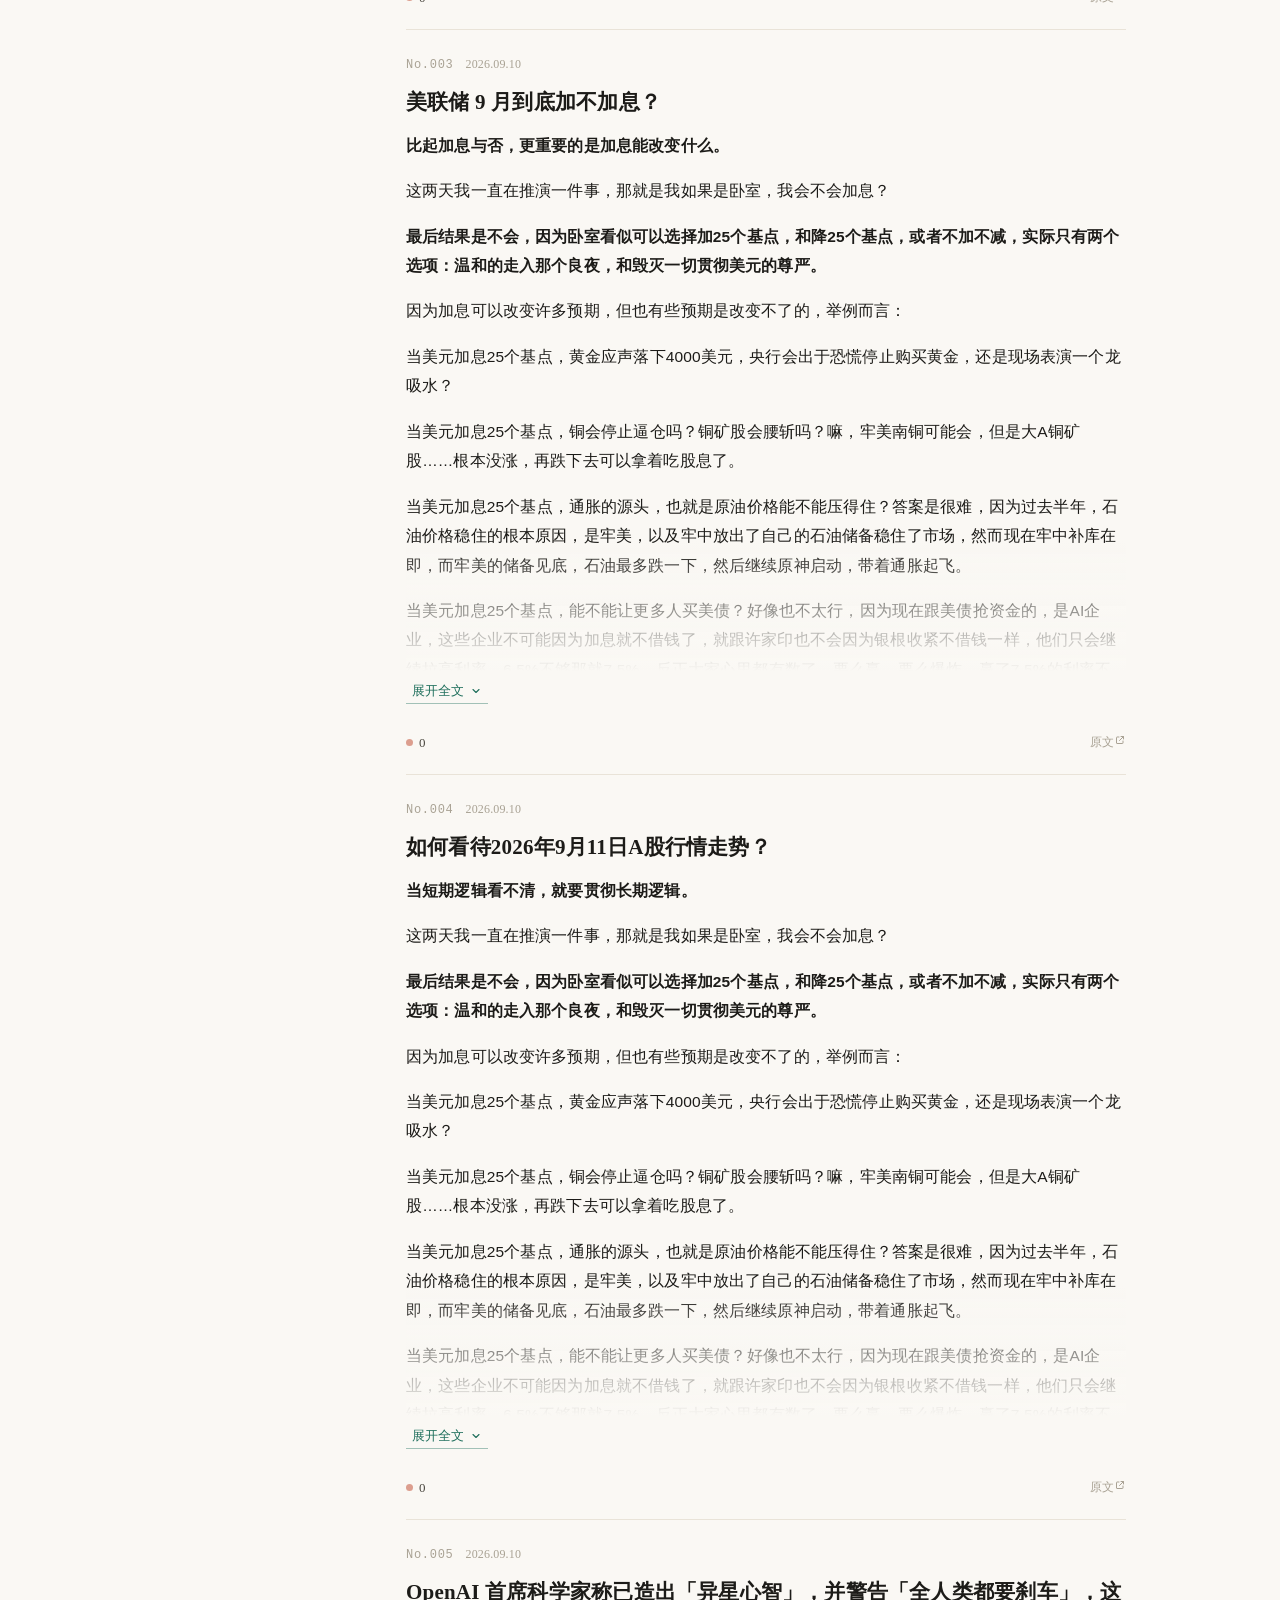
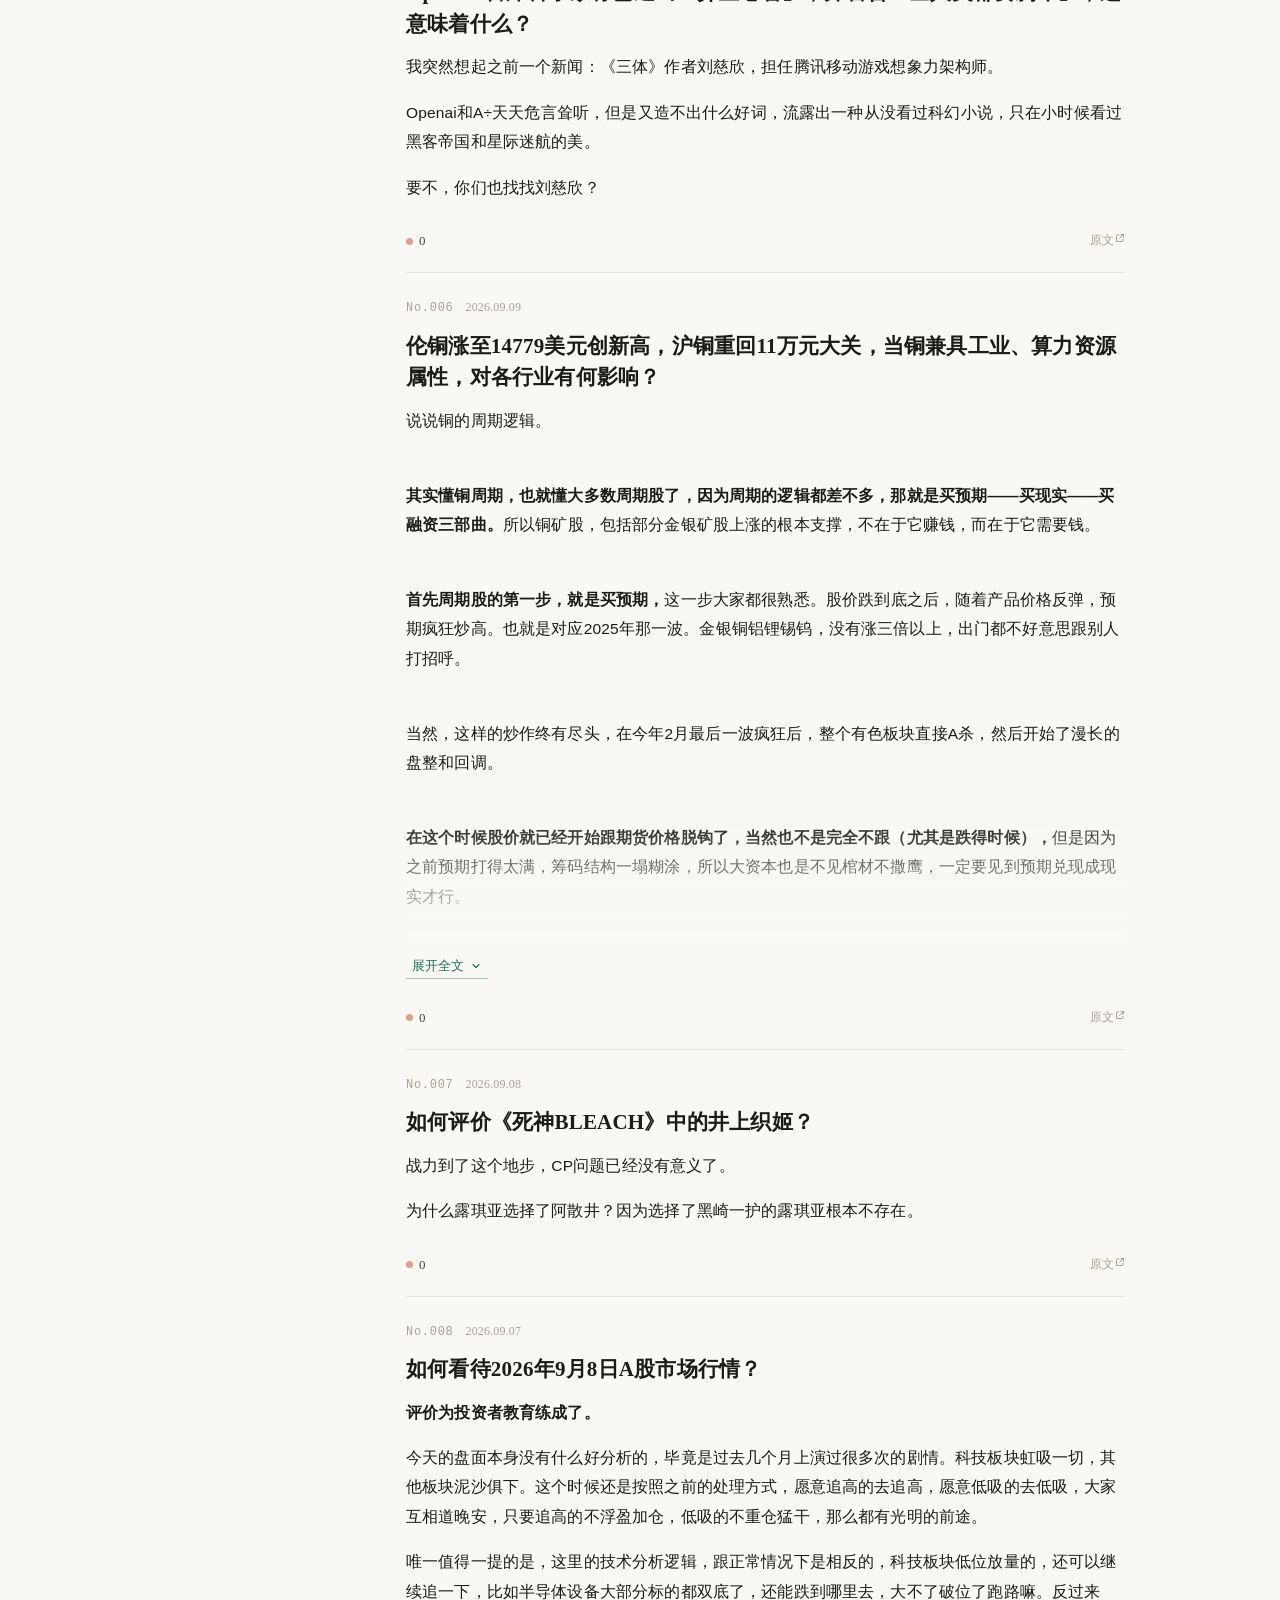
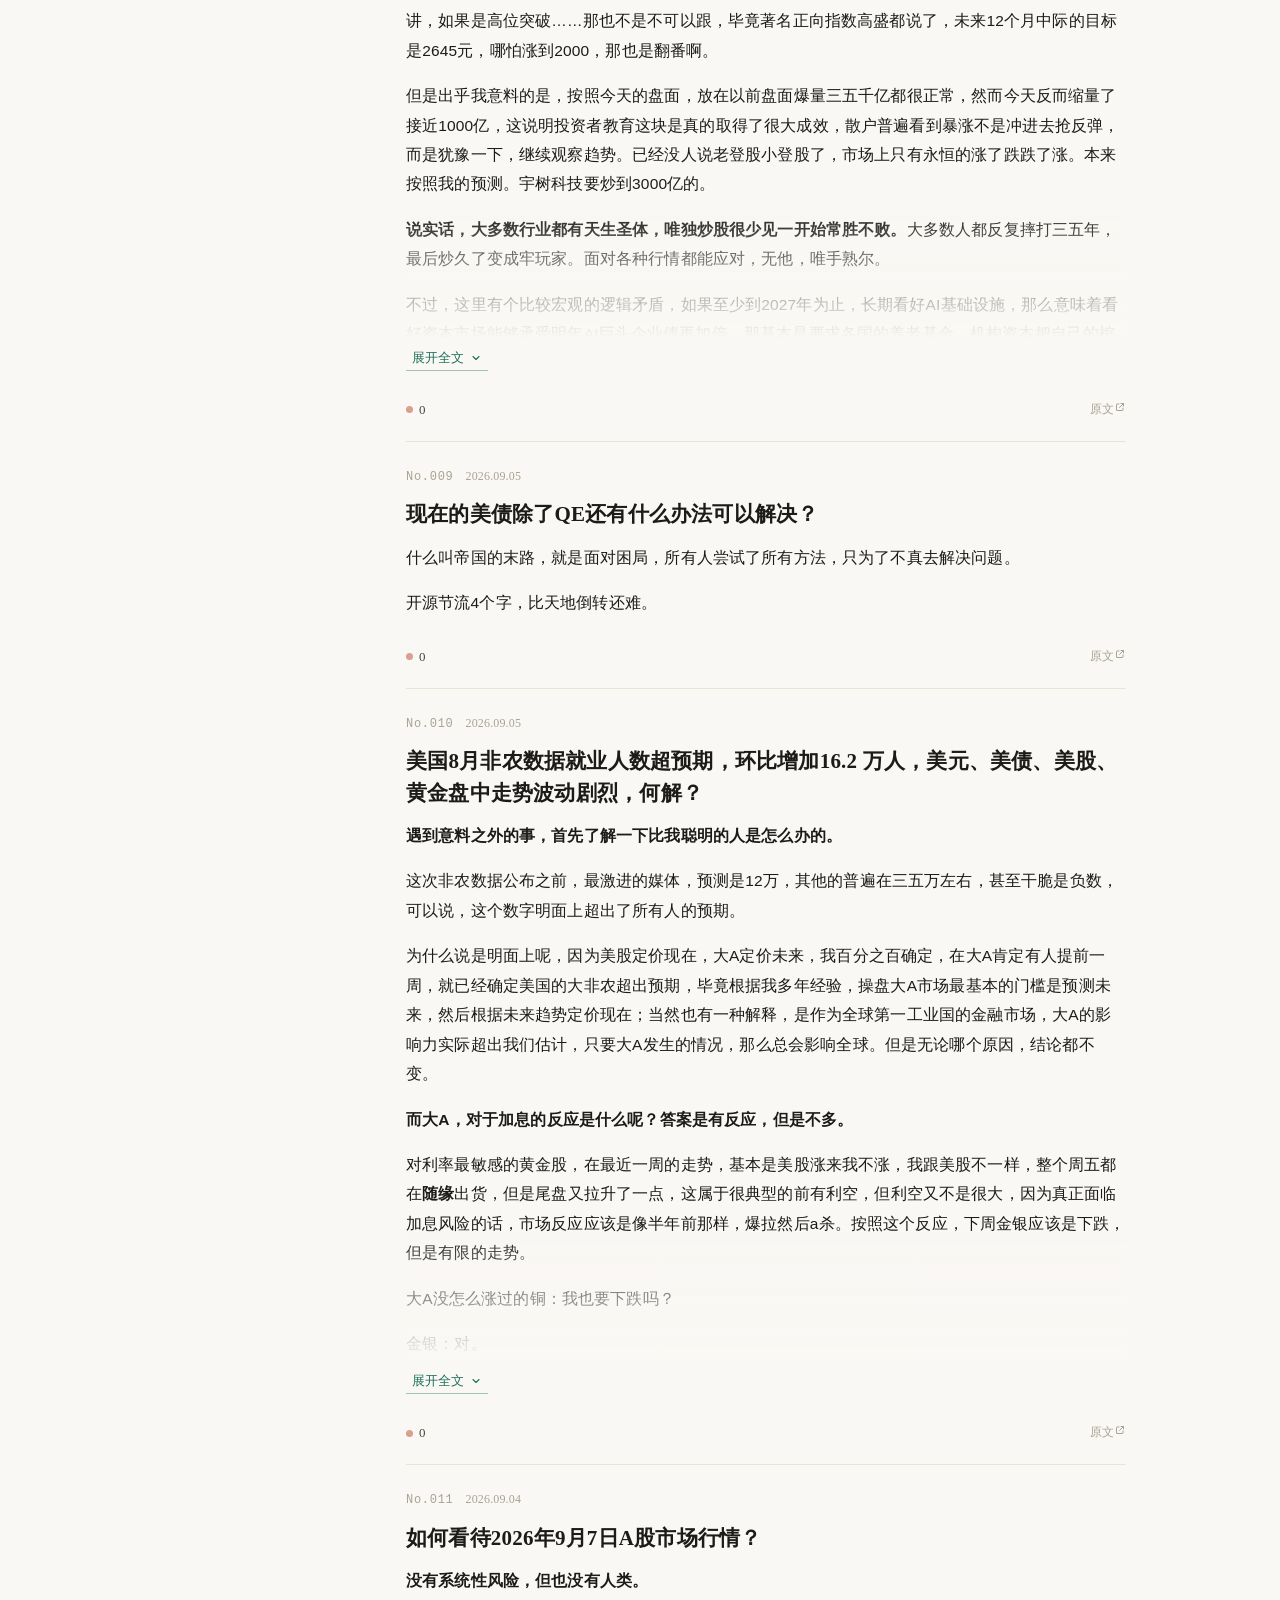
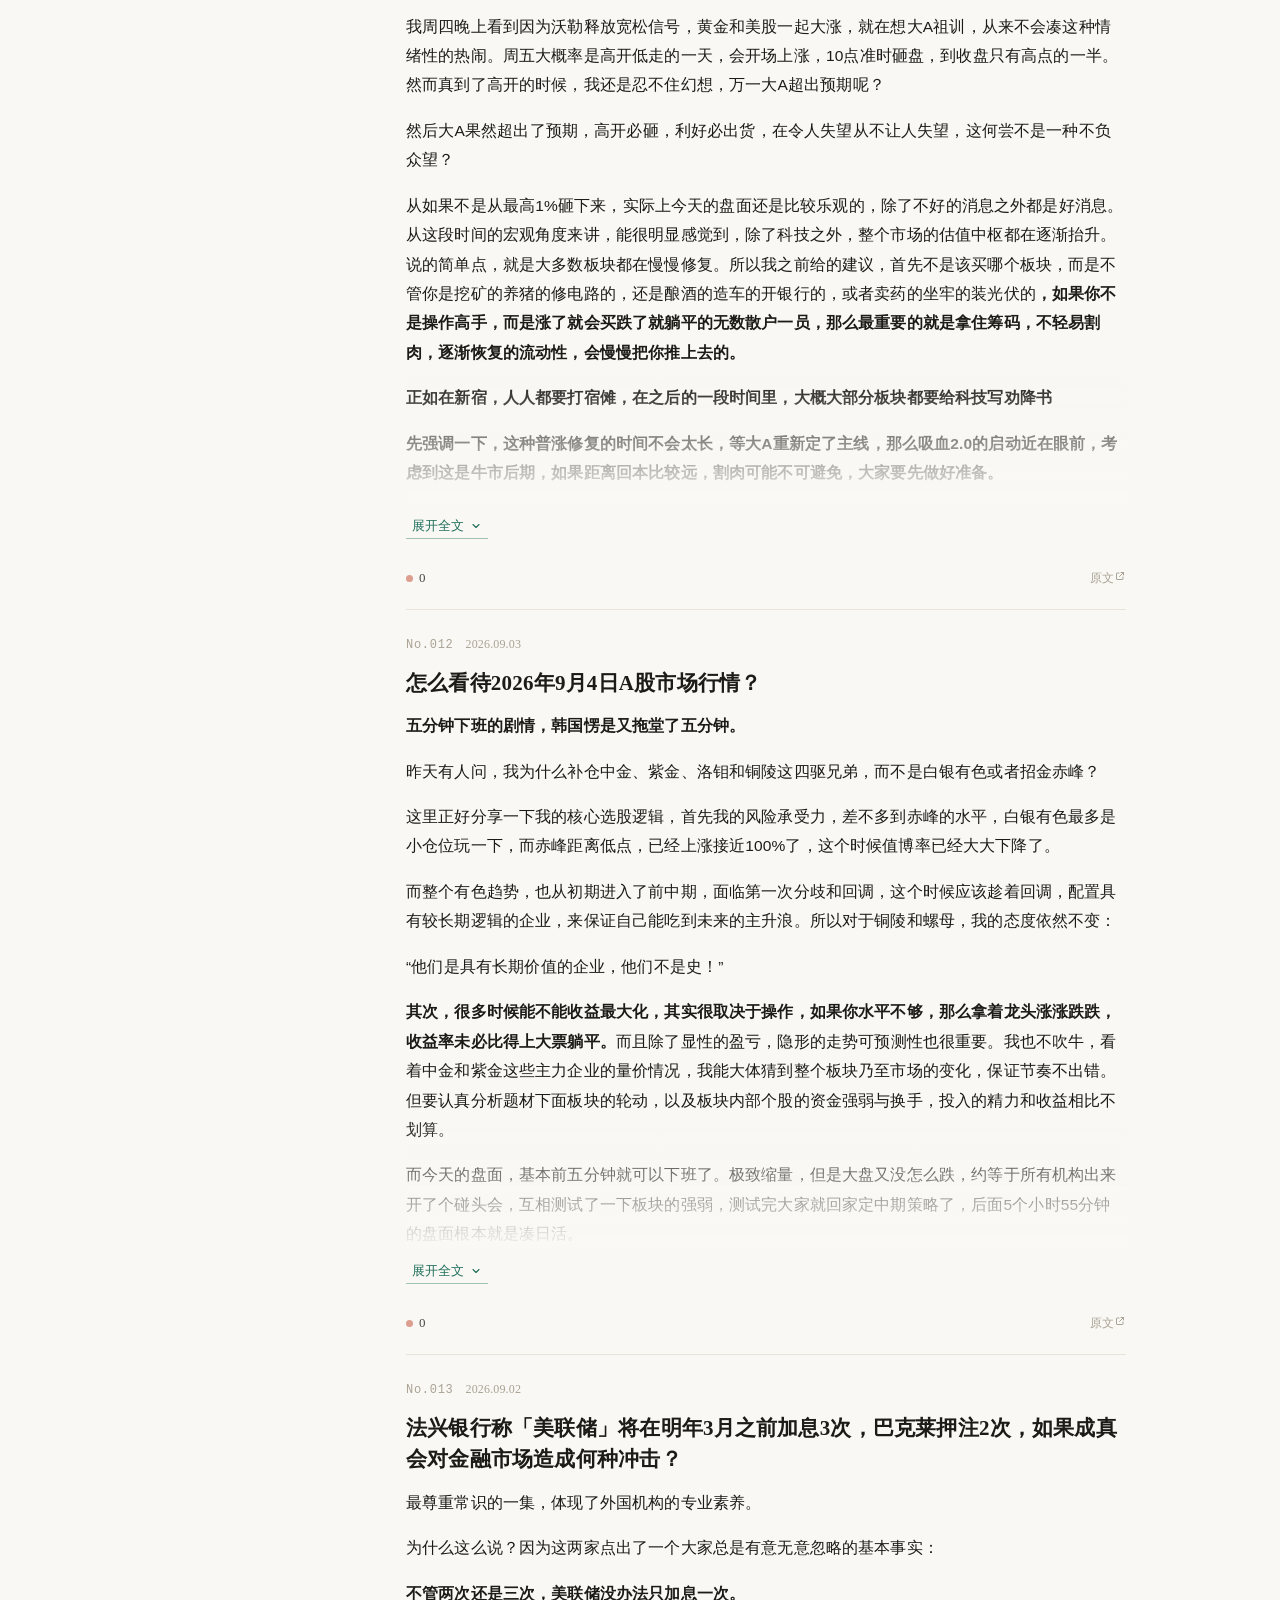
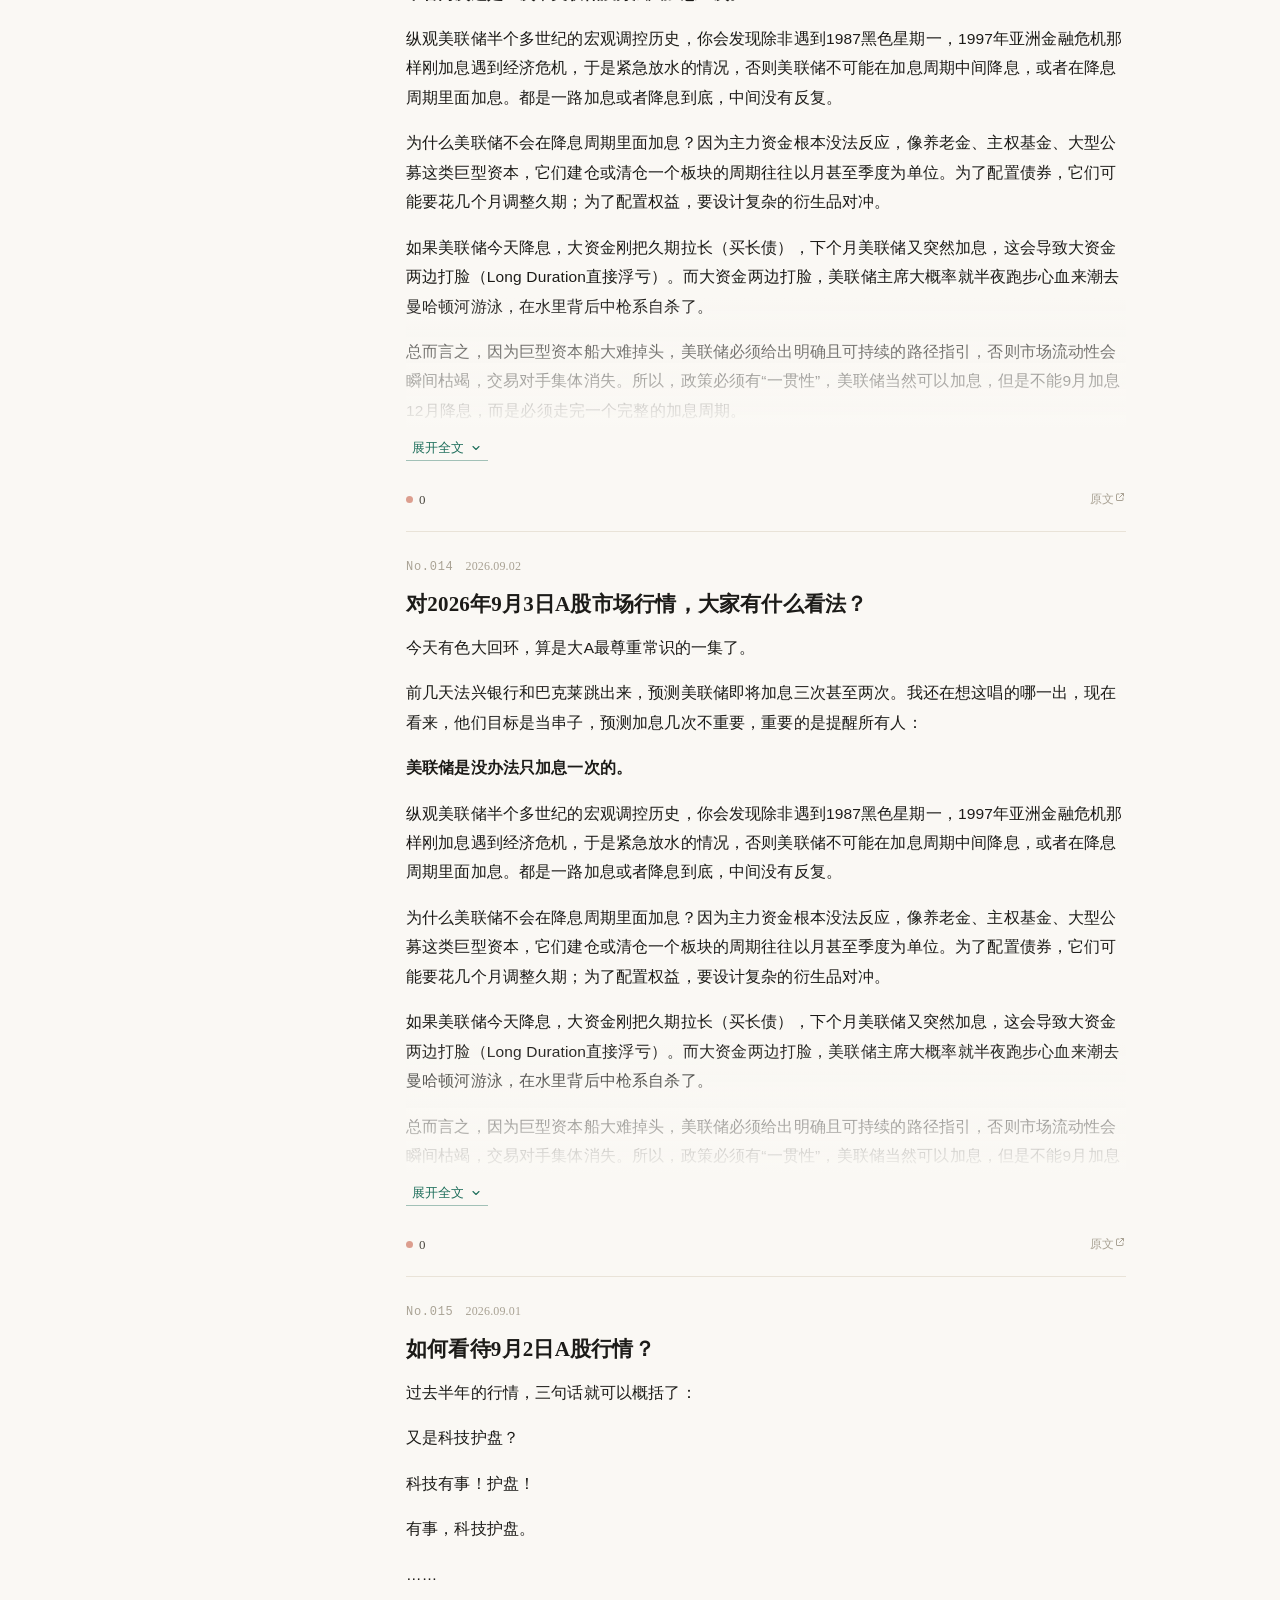
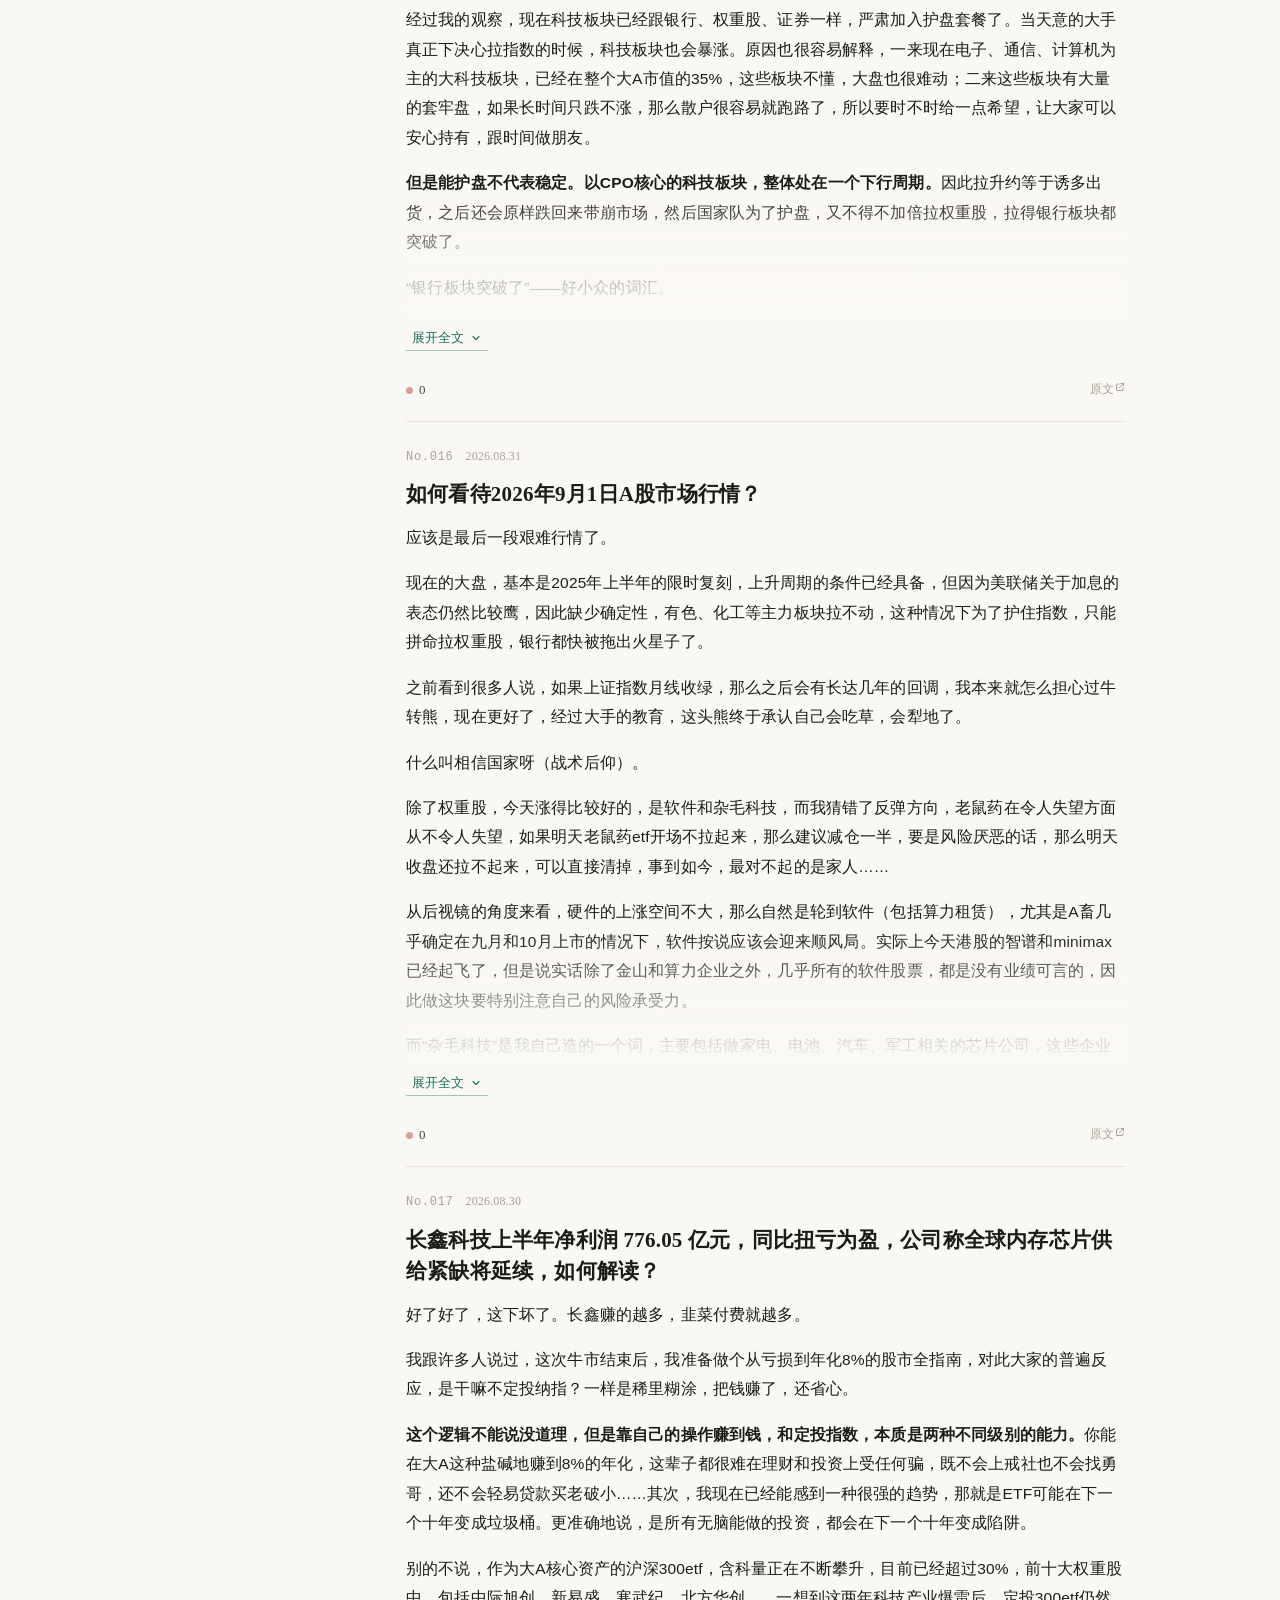
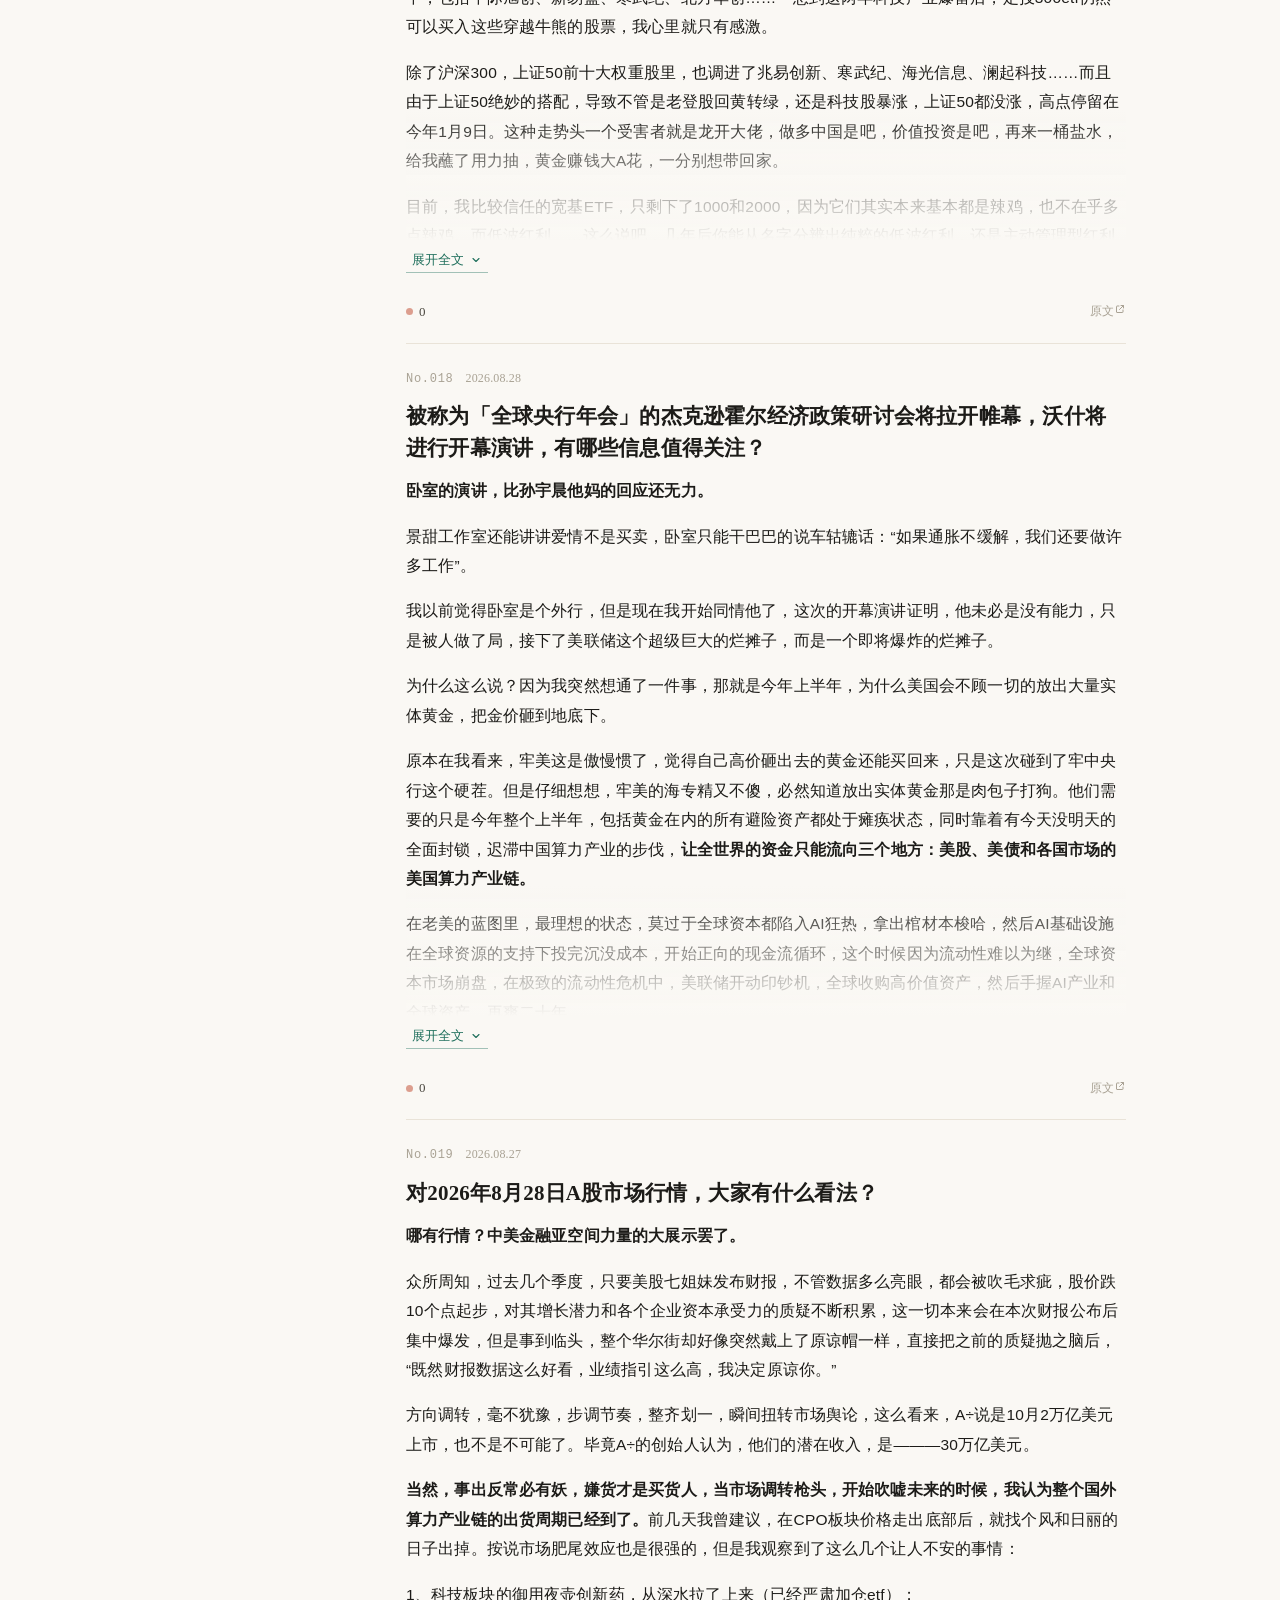
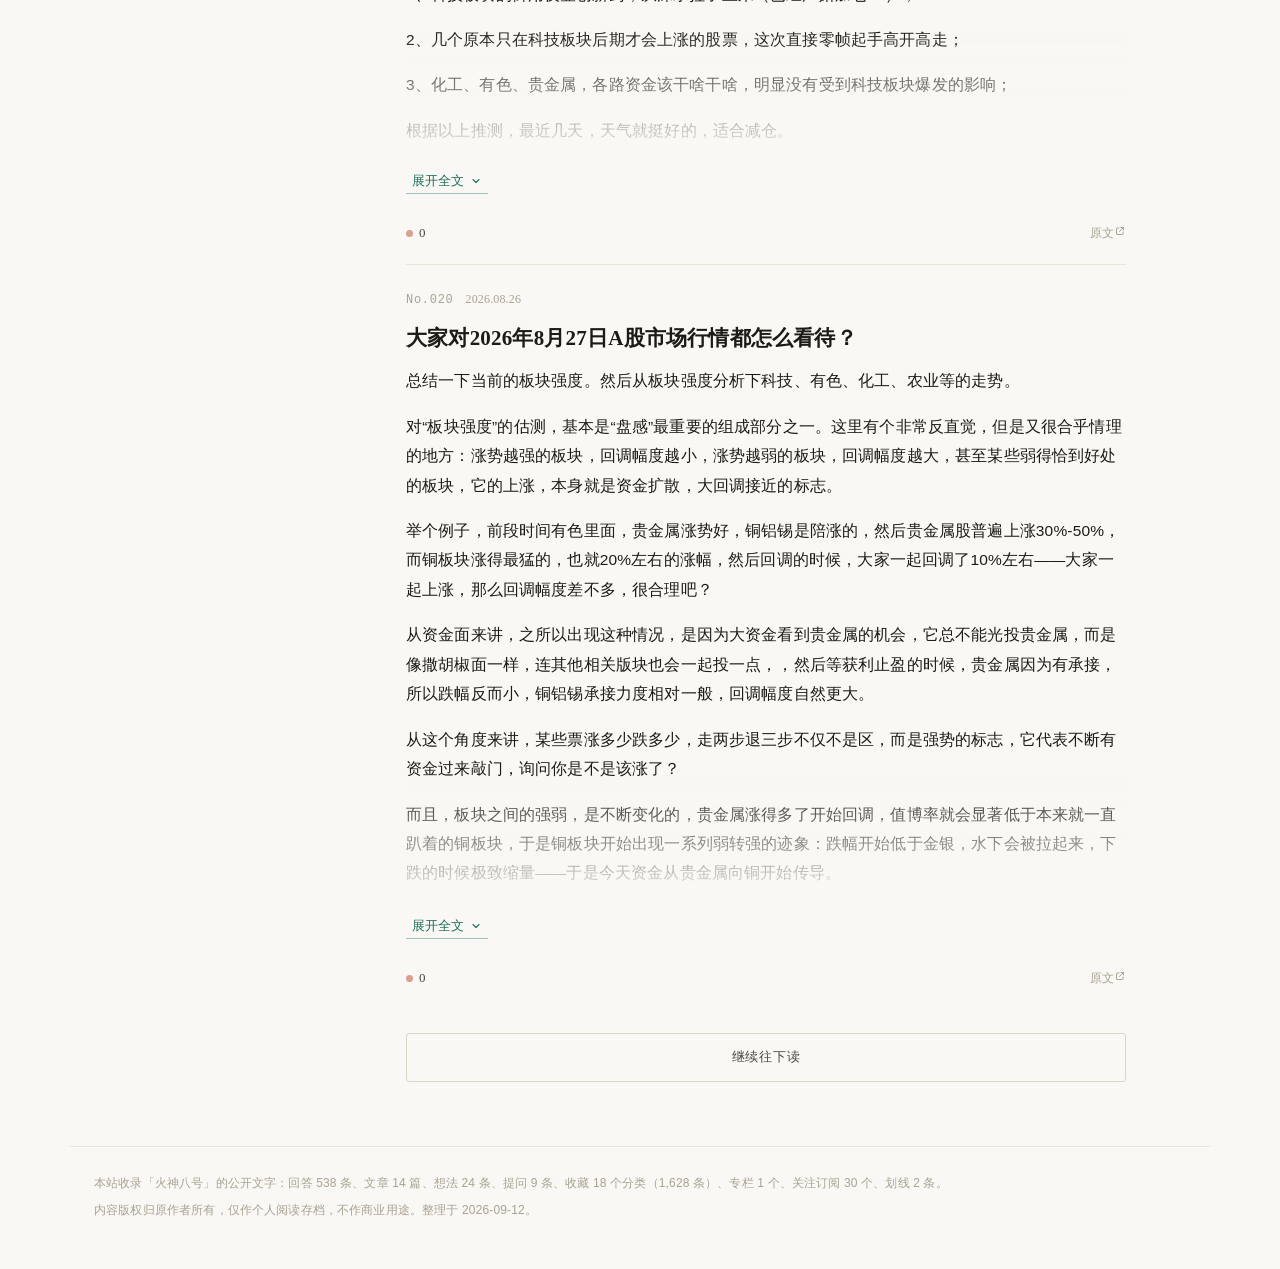
==== commit f8e1fcd9: "feat: 栏目名还原为回答/文章/想法/收藏/专栏等 + 入场动效与阅读进度线" ====
--- a/index.html
+++ b/index.html
@@ -12,7 +12,7 @@
 <link rel="preconnect" href="https://pica.zhimg.com" crossorigin>
 <link rel="preconnect" href="https://pic4.zhimg.com" crossorigin>
 <link rel="icon" href="data:image/svg+xml,<svg xmlns='http://www.w3.org/2000/svg' viewBox='0 0 32 32'><rect width='32' height='32' rx='7' fill='%231f6f5c'/><text x='16' y='23' font-size='19' font-family='Songti SC,serif' font-weight='600' fill='%23faf8f4' text-anchor='middle'>文</text></svg>">
-<link rel="stylesheet" href="assets/site.css?v=b27c38d6">
+<link rel="stylesheet" href="assets/site.css?v=b0aed432">
 <script>
   /* 首屏前定好主题与字号，避免闪变 */
   (function () {
@@ -58,6 +58,6 @@
   </div>
 </noscript>
 
-<script src="assets/app.js?v=d0399e6e"></script>
+<script src="assets/app.js?v=0ffb09fd"></script>
 </body>
 </html>
--- a/assets/site.css
+++ b/assets/site.css
@@ -515,3 +515,65 @@
     scroll-behavior: auto !important;
   }
 }
+
+/* ============================================================
+   动效层
+   原则：只动 transform / opacity；统一曲线与时长；尊重减弱动效偏好。
+   ============================================================ */
+
+/* 阅读进度线（顶栏底部一条极细墨线） */
+.Progress {
+  position: fixed; left: 0; right: 0; top: 0; height: 2px; z-index: 70;
+  background: var(--accent);
+  transform: scaleX(0); transform-origin: 0 50%;
+  opacity: 0;
+  transition: opacity var(--d2) var(--ease);
+  will-change: transform;
+}
+.Progress.is-on { opacity: .8; }
+
+/* 题名 hover：下划线自左展开 */
+.Entry-title a, .Shelf-name a, .Pick-name a {
+  background-image: linear-gradient(var(--accent), var(--accent));
+  background-size: 0% 1px; background-position: 0 94%; background-repeat: no-repeat;
+  transition: background-size var(--d3) var(--ease), color var(--d1) var(--ease);
+}
+.Entry-title a:hover, .Shelf-name a:hover, .Pick-name a:hover { background-size: 100% 1px; }
+
+/* 栏目标题：横线自左生长 */
+.SectionHead { position: relative; }
+.SectionHead::before {
+  content: ""; position: absolute; left: 0; right: 0; bottom: -2px; height: 2px;
+  background: var(--ink); transform: scaleX(0); transform-origin: 0 50%;
+  animation: headIn var(--d3) var(--ease) 80ms both;
+}
+@keyframes headIn { to { transform: scaleX(1); } }
+
+/* 目录激活标记：由中心展开 */
+.Nav-item[aria-current="true"]::before { animation: markIn 360ms var(--ease); }
+@keyframes markIn {
+  from { transform: translateY(-50%) scaleY(.15); opacity: 0; }
+  to   { transform: translateY(-50%) scaleY(1); opacity: 1; }
+}
+
+/* 条目逐条浮现 */
+.Rise { animation: rise 520ms var(--ease) both; animation-delay: calc(var(--i, 0) * 44ms); }
+@keyframes rise { from { opacity: 0; transform: translateY(11px); } to { opacity: 1; transform: none; } }
+
+/* 图片载入淡入，避免突然弹出 */
+.Copy img, .Rail-avatar, .Shelf-item img { opacity: 0; transition: opacity 480ms var(--ease); }
+.Copy img.is-in, .Rail-avatar.is-in, .Shelf-item img.is-in { opacity: 1; }
+
+/* 主题切换时的表面过渡（避免只有底色在变） */
+.Topbar, .Rail, .Entry, .Excerpt, .Pick, .Foot, .Colophon, .Quiet, .Skeleton,
+.Rail-avatar, .Rail-metrics, .SectionHead, .ToTop, .More {
+  transition: background-color var(--d2) var(--ease),
+              border-color var(--d2) var(--ease),
+              color var(--d2) var(--ease);
+}
+.Foot, .Colophon { transition-duration: var(--d3); }
+
+@media (prefers-reduced-motion: reduce) {
+  .Rise, .SectionHead::before, .Nav-item[aria-current="true"]::before { animation: none !important; opacity: 1 !important; transform: none !important; }
+  .Copy img, .Rail-avatar, .Shelf-item img { opacity: 1 !important; }
+}
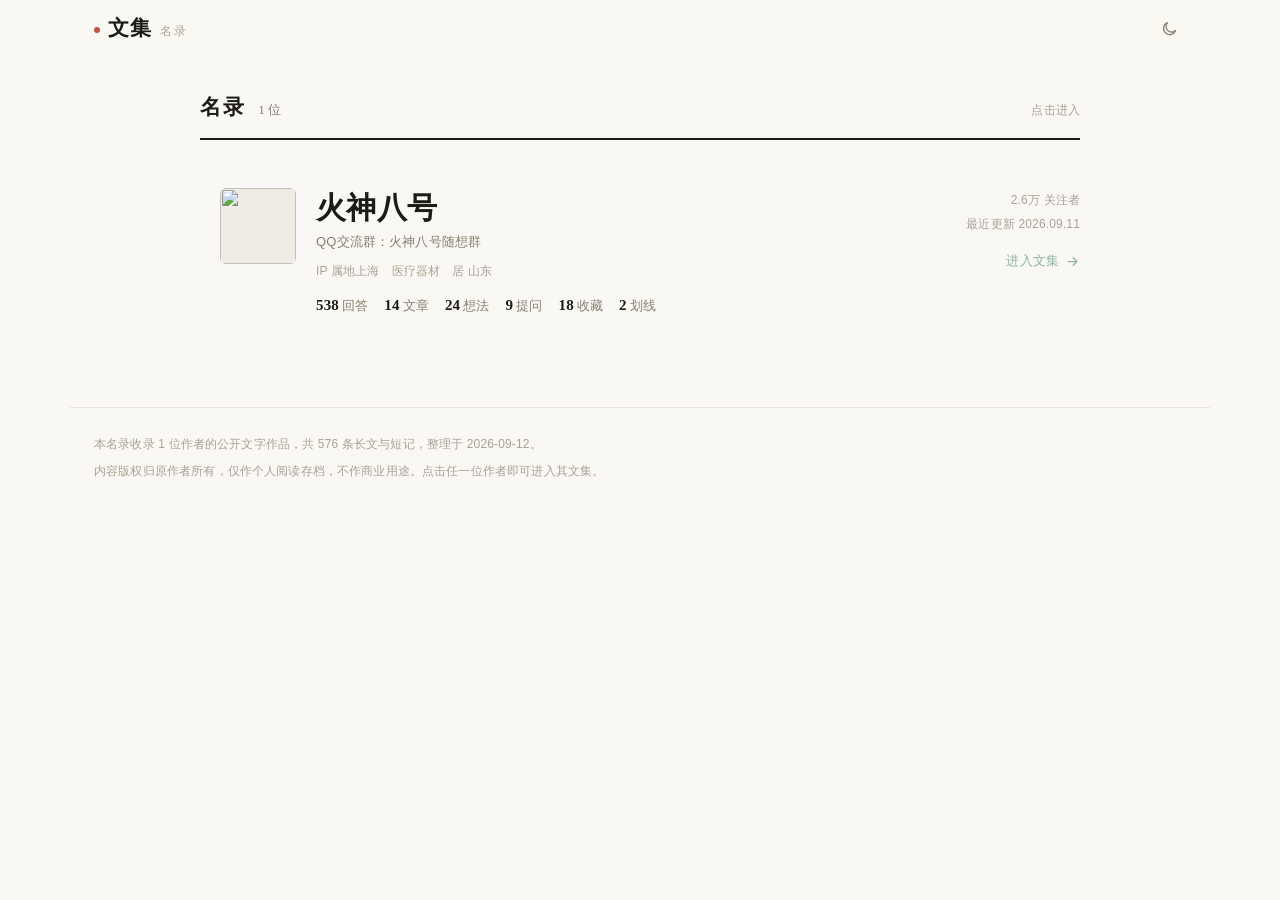
==== commit 569ec460: "feat: 改为多人档案库 —— 新增名录门户页，个人页迁至 person.html?u=<slug>" ====
--- a/index.html
+++ b/index.html
@@ -5,16 +5,15 @@
 <meta name="viewport" content="width=device-width, initial-scale=1, viewport-fit=cover">
 <meta name="referrer" content="no-referrer">
 <meta name="color-scheme" content="light dark">
-<meta name="description" content="火神八号的文字作品存档：随想、长文、片段、提问、集萃、文丛、摘录。">
-<title>火神八号 · 文集</title>
+<meta name="description" content="文集名录 —— 收录作者的文字作品存档，点击进入个人文集。">
+<title>文集 · 名录</title>
 <link rel="preconnect" href="https://picx.zhimg.com" crossorigin>
 <link rel="preconnect" href="https://pic1.zhimg.com" crossorigin>
 <link rel="preconnect" href="https://pica.zhimg.com" crossorigin>
 <link rel="preconnect" href="https://pic4.zhimg.com" crossorigin>
 <link rel="icon" href="data:image/svg+xml,<svg xmlns='http://www.w3.org/2000/svg' viewBox='0 0 32 32'><rect width='32' height='32' rx='7' fill='%231f6f5c'/><text x='16' y='23' font-size='19' font-family='Songti SC,serif' font-weight='600' fill='%23faf8f4' text-anchor='middle'>文</text></svg>">
-<link rel="stylesheet" href="assets/site.css?v=b0aed432">
+<link rel="stylesheet" href="assets/site.css?v=2be3f9d1">
 <script>
-  /* 首屏前定好主题与字号，避免闪变 */
   (function () {
     var h = document.documentElement;
     try {
@@ -33,31 +32,44 @@
 </script>
 </head>
 <body>
-<a class="SkipLink" href="#panels">跳到正文</a>
+<a class="SkipLink" href="#roster">跳到名录</a>
 
-<div class="Body" id="body">
-  <aside class="Rail" aria-hidden="true">
-    <div class="Rail-headline">正在展开…</div>
-  </aside>
-  <main class="Main">
-    <div id="panels">
-      <div>
-        <div class="Skeleton"><div class="Sk t"></div><div class="Sk"></div><div class="Sk"></div><div class="Sk"></div></div>
-        <div class="Skeleton"><div class="Sk t"></div><div class="Sk"></div><div class="Sk"></div><div class="Sk"></div></div>
-      </div>
+<header class="Topbar" id="topbar">
+  <div class="Topbar-inner">
+    <a class="Brand" href="#" aria-label="回到顶部">
+      <span class="Brand-dot" aria-hidden="true"></span>文集
+      <span class="Brand-sub">名录</span>
+    </a>
+    <span class="Topbar-sp"></span>
+    <div class="Topbar-tools">
+      <button class="Tool" id="themeBtn" type="button"></button>
     </div>
+  </div>
+</header>
+
+<div class="Body Body--plain" id="body">
+  <main class="Main Main--wide">
+    <div class="SectionHead">
+      <h2>名录</h2>
+      <span class="n" id="rosterCount"></span>
+      <span class="sp"></span>
+      <span class="hint">点击进入</span>
+    </div>
+    <div id="roster">
+      <div class="Skeleton"><div class="Sk t"></div><div class="Sk"></div><div class="Sk"></div></div>
+    </div>
+    <div id="intro"></div>
   </main>
 </div>
 
+<footer class="Foot" id="foot"></footer>
+
 <noscript>
   <div style="max-width:560px;margin:80px auto;padding:0 24px">
-    <div class="Quiet">
-      <h3>需要启用 JavaScript</h3>
-      <p>本站的内容由脚本读取数据文件后排版呈现，请启用 JavaScript 再刷新。</p>
-    </div>
+    <div class="Quiet"><h3>需要启用 JavaScript</h3><p>名录由脚本读取数据后呈现，请启用 JavaScript 再刷新。</p></div>
   </div>
 </noscript>
 
-<script src="assets/app.js?v=0ffb09fd"></script>
+<script src="assets/portal.js?v=34b794eb"></script>
 </body>
 </html>
--- a/assets/site.css
+++ b/assets/site.css
@@ -577,3 +577,79 @@
   .Rise, .SectionHead::before, .Nav-item[aria-current="true"]::before { animation: none !important; opacity: 1 !important; transform: none !important; }
   .Copy img, .Rail-avatar, .Shelf-item img { opacity: 1 !important; }
 }
+
+/* ============================================================
+   名录（门户页）
+   ============================================================ */
+.Body--plain { display: block; }
+.Main--wide { max-width: 880px; margin: 0 auto; }
+
+.Crumb {
+  flex: none; padding: 4px var(--s2); border-radius: var(--r);
+  font-size: var(--t-sm); color: var(--ink-3); white-space: nowrap;
+  transition: background-color var(--d1) var(--ease), color var(--d1) var(--ease);
+}
+.Crumb:hover { background: var(--bg-2); color: var(--accent); }
+
+.Person {
+  position: relative; display: flex; gap: var(--s5); align-items: flex-start;
+  padding: var(--s6) 0 var(--s6) var(--s5);
+  border-top: 1px solid var(--line);
+}
+.Person:first-of-type { border-top: 0; }
+.Person::before {
+  content: ""; position: absolute; left: 0; top: var(--s6); bottom: var(--s6);
+  width: 2px; border-radius: 2px; background: var(--accent);
+  opacity: 0; transform: scaleY(.55); transform-origin: top;
+  transition: opacity var(--d2) var(--ease), transform var(--d2) var(--ease);
+}
+.Person:hover::before { opacity: .8; transform: scaleY(1); }
+
+.Person-avatar {
+  width: 76px; height: 76px; flex: none; border-radius: var(--r-lg);
+  object-fit: cover; background: var(--img-bg);
+  transition: transform var(--d2) var(--ease);
+}
+.Person:hover .Person-avatar { transform: translateY(-2px); }
+
+.Person-body { flex: 1; min-width: 0; }
+.Person-name {
+  font-family: var(--serif); font-size: var(--t-2xl); font-weight: 600;
+  line-height: 1.3; letter-spacing: .01em;
+  transition: color var(--d1) var(--ease);
+}
+.Person:hover .Person-name { color: var(--accent); }
+.Person-line { margin: var(--s1) 0 0; font-size: var(--t-sm); color: var(--ink-3); line-height: 1.7; }
+.Person-meta {
+  margin-top: var(--s2); display: flex; flex-wrap: wrap; gap: var(--s1) var(--s3);
+  font-size: var(--t-xs); color: var(--ink-4);
+}
+.Person-stats {
+  margin-top: var(--s3); display: flex; flex-wrap: wrap; gap: var(--s2) var(--s4);
+  font-size: var(--t-sm); color: var(--ink-3);
+}
+.Person-stats b {
+  margin-right: 3px; font-family: var(--serif); font-size: var(--t-md);
+  font-weight: 600; color: var(--ink); font-variant-numeric: tabular-nums;
+}
+
+.Person-side {
+  flex: none; display: flex; flex-direction: column; align-items: flex-end;
+  gap: var(--s1); padding-top: 2px; text-align: right;
+}
+.Person-num, .Person-time { font-size: var(--t-xs); color: var(--ink-4); font-variant-numeric: tabular-nums; }
+.Person-go {
+  margin-top: var(--s3); display: inline-flex; align-items: center; gap: 6px;
+  font-size: var(--t-sm); color: var(--accent);
+  opacity: .5; transition: opacity var(--d2) var(--ease), gap var(--d2) var(--ease);
+}
+.Person:hover .Person-go { opacity: 1; gap: 10px; }
+
+@media (max-width: 720px) {
+  .Person { flex-wrap: wrap; gap: var(--s4); padding-left: var(--s4); }
+  .Person::before { left: -4px; }
+  .Person-avatar { width: 58px; height: 58px; }
+  .Person-name { font-size: 25px; }
+  .Person-side { width: 100%; align-items: flex-start; text-align: left; }
+  .Person-go { margin-top: var(--s1); }
+}
